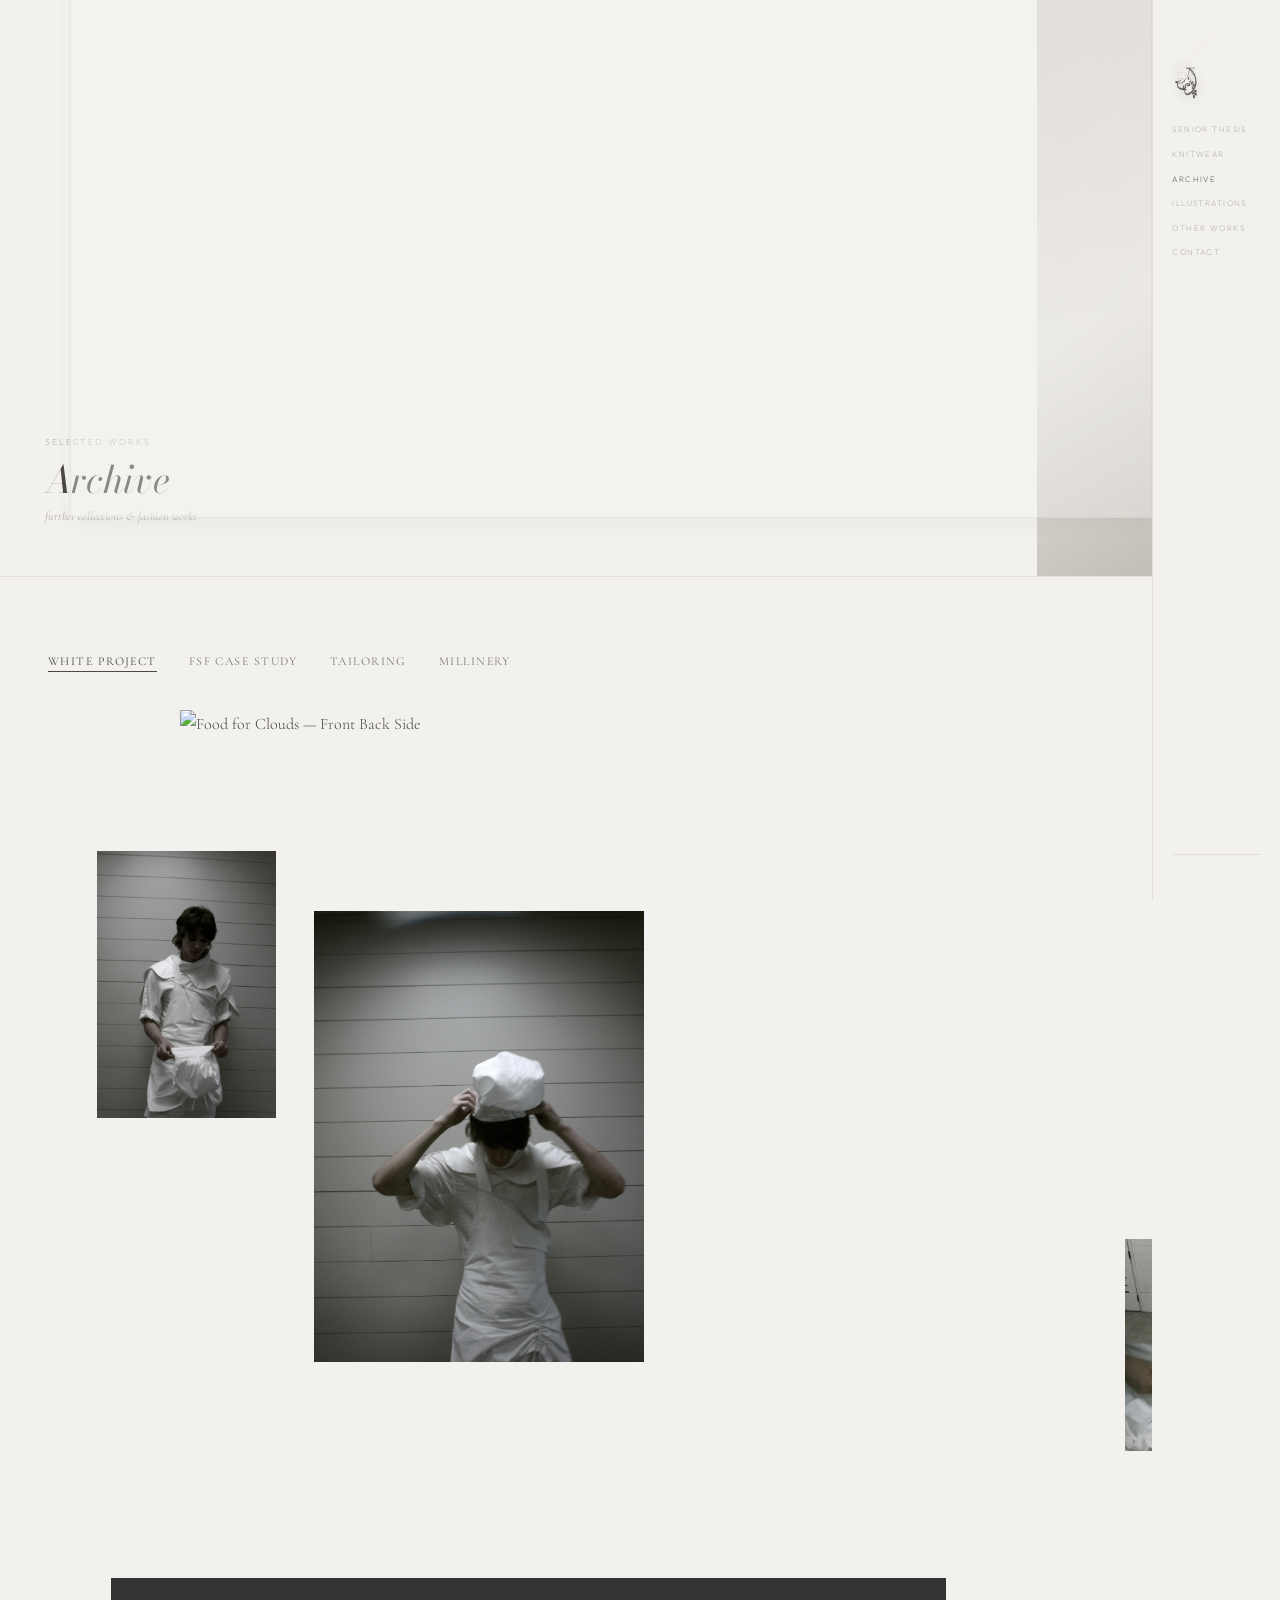
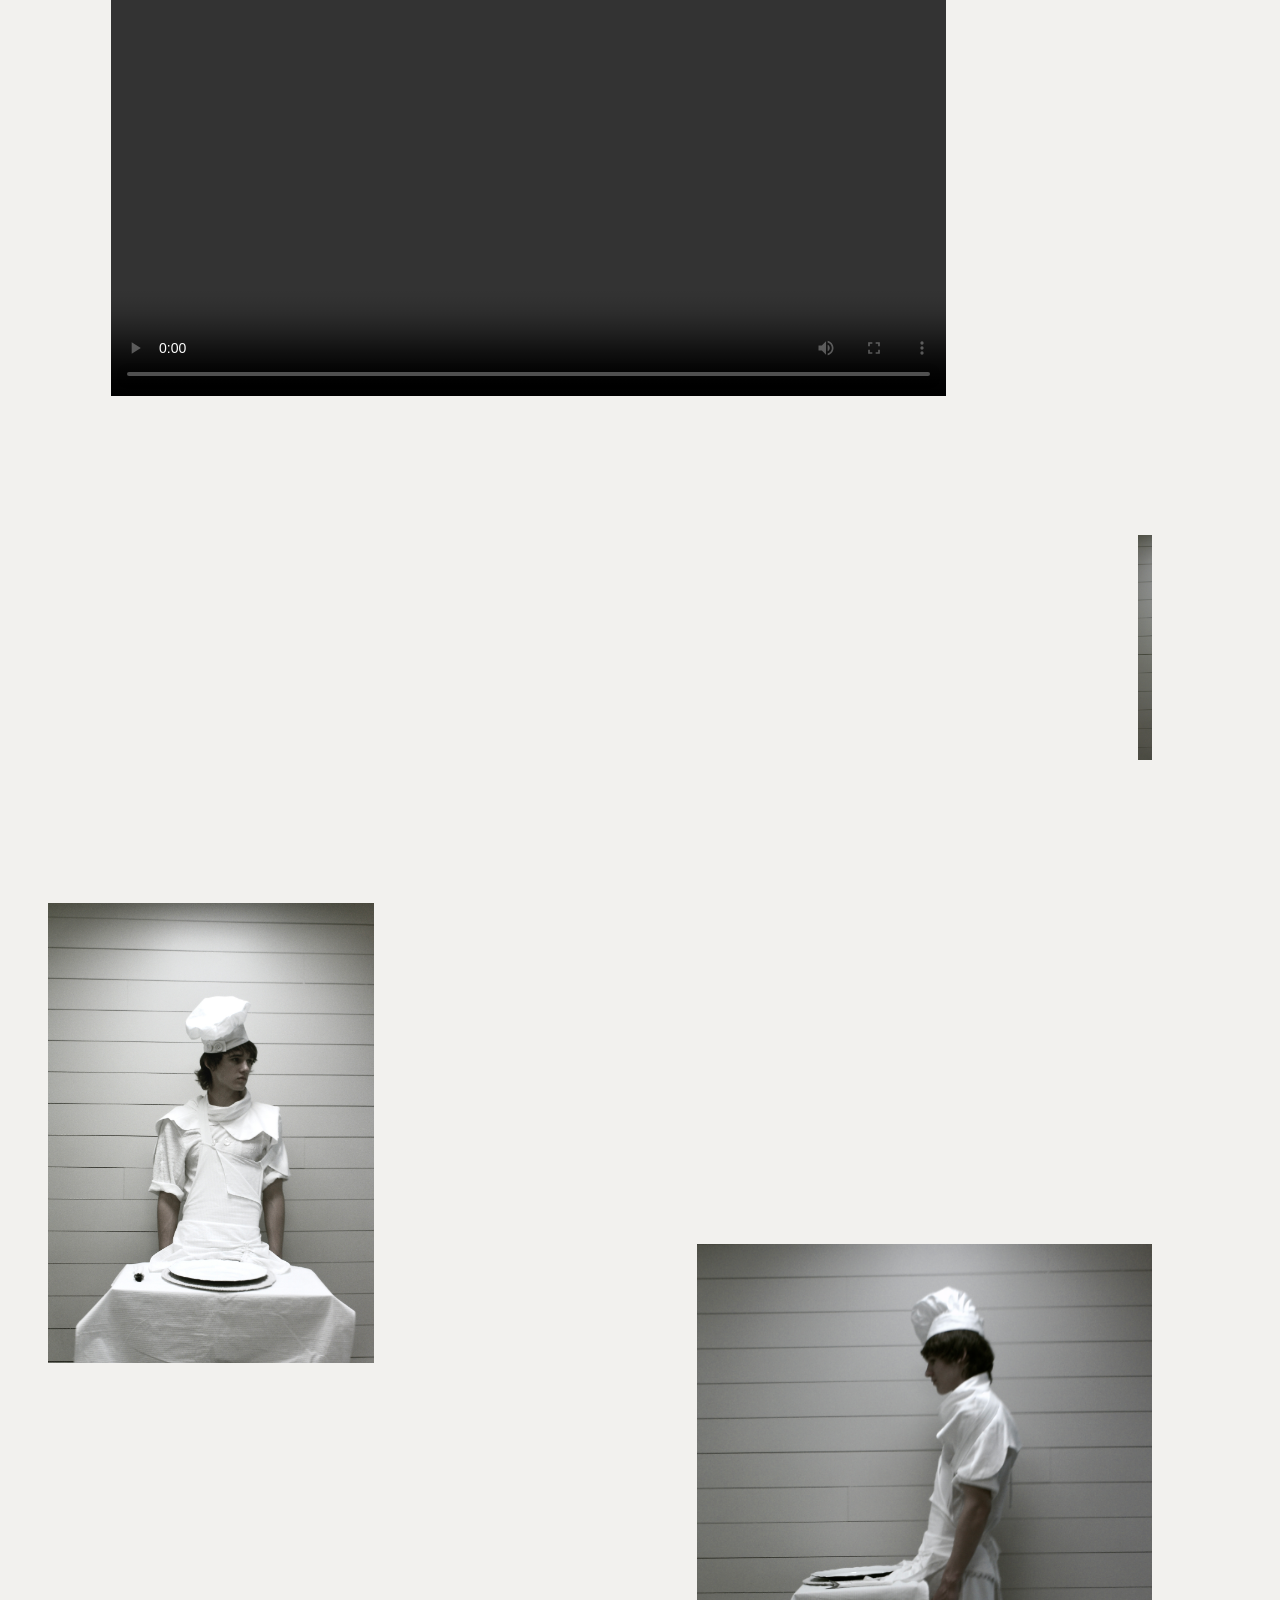
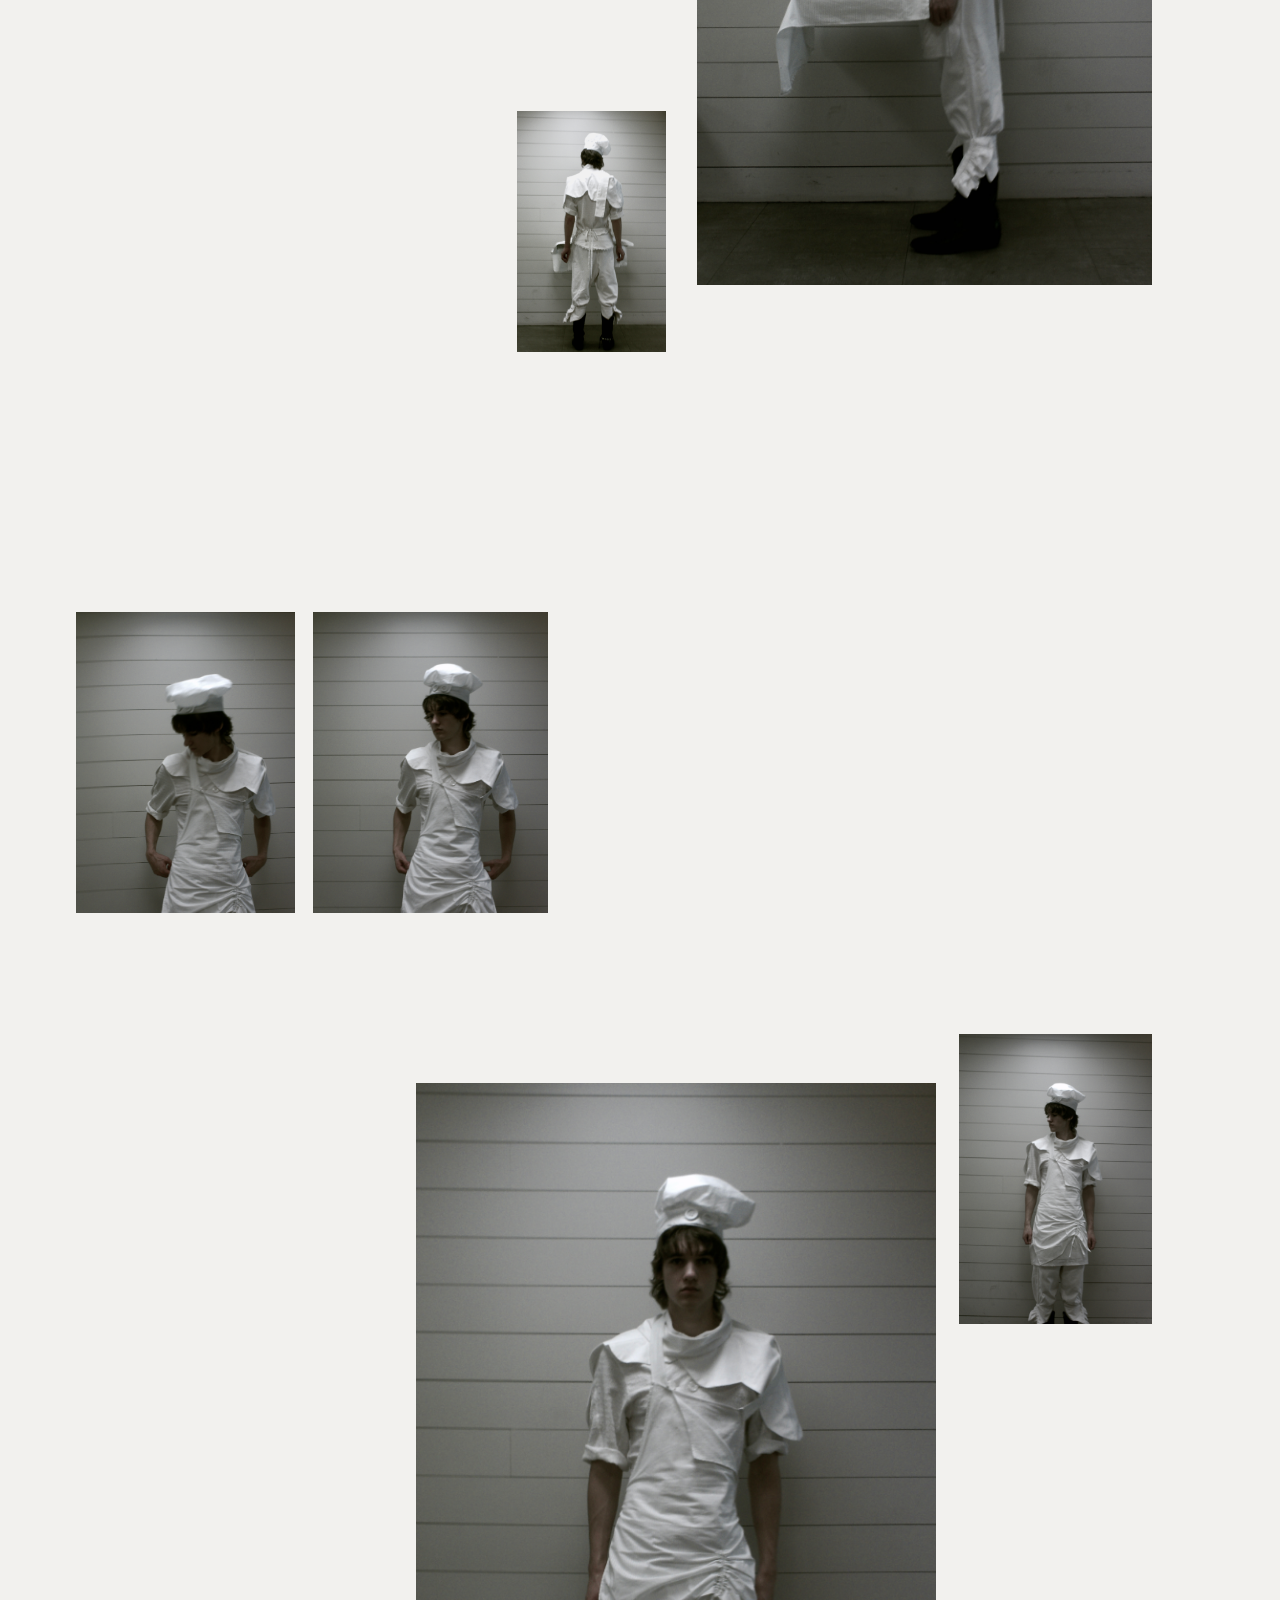
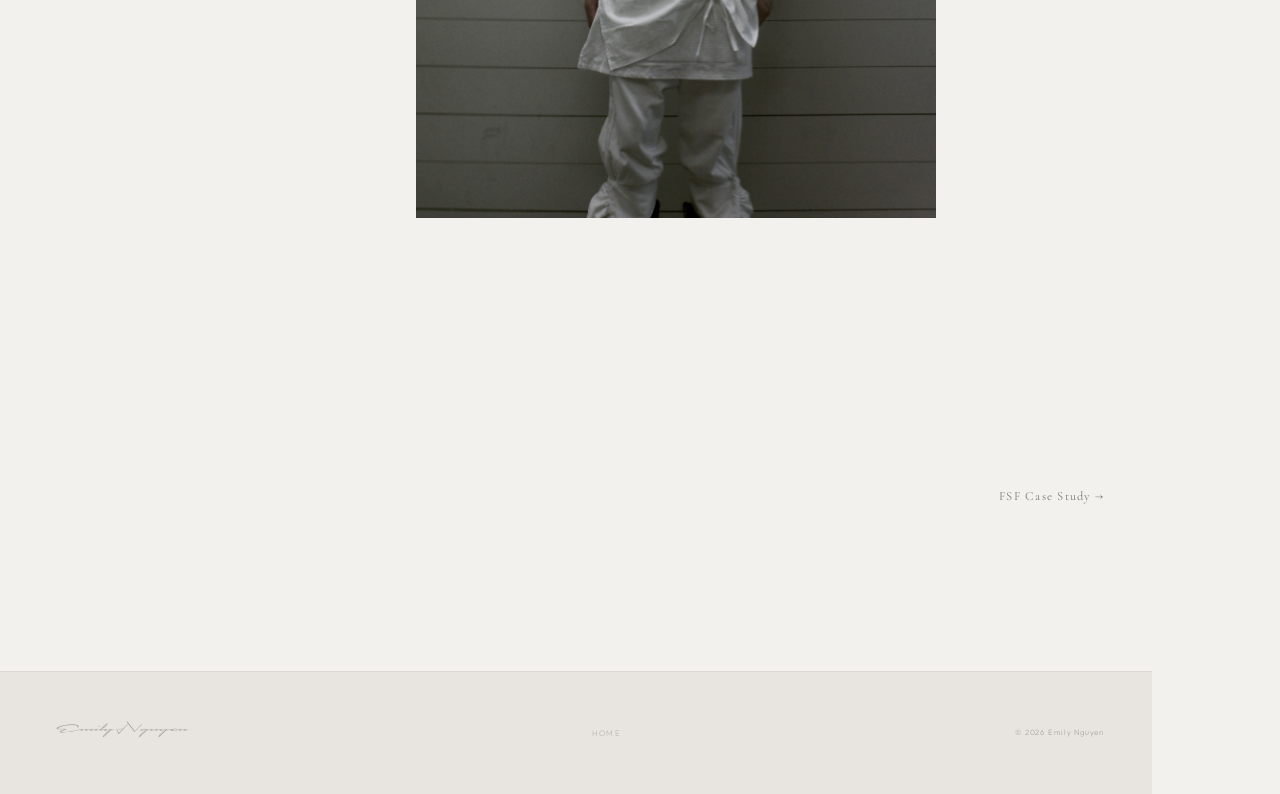
==== archive.html @ 00e2adbe "add ?edit size mode to tailoring, millenery, and styling pages Drag right edge of any image to resiz" ====
<!DOCTYPE html>
<html lang="en">
<head>
  <meta charset="UTF-8" />
  <meta name="viewport" content="width=device-width, initial-scale=1.0" />
  <title>Archive — Emily Nguyen</title>
  <link rel="preconnect" href="https://fonts.googleapis.com" />
  <link rel="preconnect" href="https://fonts.gstatic.com" crossorigin />
  <link href="https://fonts.googleapis.com/css2?family=Bodoni+Moda:ital,opsz,wght@0,6..96,300;0,6..96,400;1,6..96,300;1,6..96,400&family=Cormorant+Garamond:ital,wght@0,300;1,300&family=Outfit:wght@200;300&display=swap" rel="stylesheet" />
  <link rel="stylesheet" href="style.css" />
  <style>
    /* ── TABS ── */
    .ar-col-tabs {
      display: flex;
      gap: 2rem;
      margin: 0.6rem 0 2.4rem;
      flex-wrap: wrap;
    }
    .ar-col-tab {
      background: none;
      border: none;
      border-bottom: 1px solid transparent;
      cursor: pointer;
      font-family: var(--font-body);
      font-size: 0.75rem;
      letter-spacing: 0.12em;
      text-transform: uppercase;
      color: var(--text-mid);
      padding: 0.2rem 0;
      transition: color 0.15s, border-color 0.15s;
    }
    .ar-col-tab:hover { color: var(--text-dark); }
    .ar-col-tab.active { color: var(--text-dark); border-bottom-color: var(--text-dark); }
    .ar-nav-row {
      display: flex;
      justify-content: space-between;
      margin-top: 2.5rem;
      padding-bottom: 4rem;
    }
    .ar-nav-btn {
      background: none;
      border: none;
      cursor: pointer;
      font-family: var(--font-body);
      font-size: 0.78rem;
      letter-spacing: 0.1em;
      color: var(--text-mid);
      padding: 0.4rem 0;
      transition: color 0.15s;
    }
    .ar-nav-btn:hover { color: var(--text-dark); }

    /* ── FALLEN SCRIPT ── */
    .fs-hero {
      position: relative;
      height: 42vh;
      min-height: 260px;
      overflow: hidden;
      display: flex;
      align-items: flex-end;
      margin: 0 -3rem;
    }
    .fs-hero-img {
      position: absolute;
      inset: 0;
      width: 100%;
      height: 100%;
      object-fit: cover;
      object-position: center top;
      filter: grayscale(0.15) contrast(1.02);
    }
    .fs-hero-overlay {
      position: absolute;
      inset: 0;
      background: linear-gradient(to top, rgba(20,19,18,0.82) 0%, rgba(20,19,18,0.2) 55%, transparent 100%);
    }
    .fs-hero-content {
      position: relative;
      z-index: 2;
      padding: 0 3rem 4rem;
      max-width: 680px;
    }
    .fs-hero-content .eyebrow { color: rgba(242,241,238,0.55); margin-bottom: 0.8rem; }
    .fs-hero-title {
      font-family: 'Bodoni Moda', serif;
      font-size: clamp(2.8rem, 7vw, 6rem);
      font-weight: 300;
      font-style: italic;
      color: #f2f1ee;
      line-height: 1;
      margin: 0 0 1.2rem;
      letter-spacing: -0.01em;
    }
    .fs-hero-sub {
      font-family: 'Outfit', sans-serif;
      font-size: 0.72rem;
      font-weight: 200;
      letter-spacing: 0.18em;
      text-transform: uppercase;
      color: rgba(242,241,238,0.6);
    }
    .fs-intro {
      padding: 6rem 0 5rem;
      display: grid;
      grid-template-columns: 1fr 1fr;
      gap: 4rem;
      align-items: center;
    }
    .fs-intro-label { overflow: hidden; }
    .fs-intro-label img {
      transition: transform 0.6s ease;
    }
    .fs-intro-label:hover img { transform: scale(1.04); }
    .fs-intro-label .eyebrow { display: block; margin-bottom: 1rem; }
    .fs-intro-label h2 {
      font-family: 'Bodoni Moda', serif;
      font-size: clamp(1.6rem, 3vw, 2.4rem);
      font-weight: 300;
      line-height: 1.2;
      margin: 0;
    }
    .fs-intro-text p {
      font-family: 'Outfit', sans-serif;
      font-size: 0.82rem;
      font-weight: 200;
      line-height: 1.85;
      color: var(--text);
      margin: 0 0 1.2em;
    }
    .fs-intro-text p:last-child { margin: 0; }
    .fs-section {
      border-top: 1px solid var(--border);
      padding: 4rem 0;
      margin: 0 0;
    }
    .fs-section-header {
      display: flex;
      align-items: baseline;
      gap: 2rem;
      margin-bottom: 3rem;
    }
    .fs-section-header .eyebrow { flex-shrink: 0; }
    .fs-section-header h2 {
      font-family: 'Bodoni Moda', serif;
      font-size: clamp(1.4rem, 2.5vw, 2rem);
      font-weight: 300;
      font-style: italic;
      margin: 0;
    }
    .fs-research-grid {
      display: grid;
      grid-template-columns: repeat(3, 1fr);
      gap: 2px;
    }
    .fs-research-card {
      position: relative;
      overflow: hidden;
      aspect-ratio: 4/3;
    }
    .fs-research-card img {
      width: 100%;
      height: 100%;
      object-fit: cover;
      filter: grayscale(0.2) contrast(1.02);
      transition: transform 0.6s ease, filter 0.4s ease;
    }
    .fs-research-card:hover img { transform: scale(1.04); filter: grayscale(0) contrast(1.04); }
    .fs-research-card-label {
      position: absolute;
      bottom: 0; left: 0; right: 0;
      padding: 2rem 1.4rem 1.2rem;
      background: linear-gradient(to top, rgba(18,17,16,0.8), transparent);
      font-family: 'Outfit', sans-serif;
      font-size: 0.6rem;
      font-weight: 200;
      letter-spacing: 0.2em;
      text-transform: uppercase;
      color: rgba(242,241,238,0.8);
    }
    .fs-moodboard { position: relative; overflow: hidden; margin: 0 -3rem; }
    .fs-moodboard img { width: 100%; display: block; filter: grayscale(0.1); }
    .fs-moodboard-caption {
      position: absolute;
      bottom: 2rem;
      right: 3rem;
      font-family: 'Cormorant Garamond', serif;
      font-size: clamp(0.9rem, 1.5vw, 1.1rem);
      font-style: italic;
      font-weight: 300;
      color: rgba(242,241,238,0.75);
      text-align: right;
      max-width: 340px;
      line-height: 1.5;
    }
    .fs-cf {
      display: grid;
      grid-template-columns: 1fr 1fr;
      gap: 0;
      border-top: 1px solid var(--border);
      margin: 0 -3rem;
    }
    .fs-cf-img { overflow: hidden; }
    .fs-cf-img img {
      width: 100%;
      height: 100%;
      object-fit: cover;
      display: block;
      filter: grayscale(0.1);
      transition: transform 0.6s ease;
    }
    .fs-cf-img:hover img { transform: scale(1.03); }
    .fs-cf-text {
      padding: 4rem 3rem;
      display: flex;
      flex-direction: column;
      justify-content: center;
      border-left: 1px solid var(--border);
    }
    .fs-cf-text .eyebrow { margin-bottom: 1.2rem; }
    .fs-cf-text h2 {
      font-family: 'Bodoni Moda', serif;
      font-size: clamp(1.4rem, 2.5vw, 2rem);
      font-weight: 300;
      font-style: italic;
      margin: 0 0 1.8rem;
    }
    .fs-cf-palette { display: flex; gap: 8px; flex-wrap: wrap; }
    .fs-cf-swatch { display: flex; flex-direction: column; align-items: center; gap: 5px; }
    .fs-cf-swatch-dot {
      width: 28px; height: 28px;
      border-radius: 50%;
      border: 1px solid rgba(0,0,0,0.08);
    }
    .fs-cf-swatch span {
      font-family: 'Outfit', sans-serif;
      font-size: 0.45rem;
      font-weight: 200;
      letter-spacing: 0.08em;
      text-transform: uppercase;
      color: var(--text-light);
      text-align: center;
    }
    .fs-lineup { border-top: 1px solid var(--border); margin: 0 -3rem; }
    .fs-lineup-header { padding: 3rem 3rem 2rem; display: flex; align-items: baseline; gap: 2rem; }
    .fs-lineup-header .eyebrow { flex-shrink: 0; }
    .fs-lineup-header h2 {
      font-family: 'Bodoni Moda', serif;
      font-size: clamp(1.4rem, 2.5vw, 2rem);
      font-weight: 300;
      font-style: italic;
      margin: 0;
    }
    .fs-lineup img { width: 100%; display: block; filter: grayscale(0.08); }
    .fs-products-grid {
      display: grid;
      grid-template-columns: repeat(3, 1fr);
      gap: 2px;
    }
    .fs-product-item { overflow: hidden; position: relative; }
    .fs-product-item img {
      width: 100%;
      display: block;
      filter: grayscale(0.1);
      transition: transform 0.6s ease;
    }
    .fs-product-item:hover img { transform: scale(1.03); }
    .fs-product-label {
      padding: 1rem 0 0;
      font-family: 'Outfit', sans-serif;
      font-size: 0.55rem;
      font-weight: 200;
      letter-spacing: 0.2em;
      text-transform: uppercase;
      color: var(--text-light);
    }
    .fs-conclusion {
      border-top: 1px solid var(--border);
      padding: 3rem 0 2rem;
      display: grid;
      grid-template-columns: 1fr 1.6fr;
      gap: 4rem;
      align-items: center;
    }
    .fs-conclusion-img { overflow: hidden; }
    .fs-conclusion-img img {
      width: 100%;
      display: block;
      filter: grayscale(0.15);
      transition: transform 0.6s ease;
    }
    .fs-conclusion-img:hover img { transform: scale(1.03); }
    .fs-conclusion-text blockquote {
      font-family: 'Cormorant Garamond', serif;
      font-size: clamp(1.1rem, 2vw, 1.5rem);
      font-style: italic;
      font-weight: 300;
      line-height: 1.65;
      margin: 0 0 2rem;
      color: var(--text);
    }
    .fs-conclusion-text .eyebrow { margin-bottom: 0.8rem; }
    .fs-pdf-section {
      border-top: 1px solid var(--border);
      padding: 4rem 0;
      text-align: center;
    }
    .fs-pdf-section p {
      font-family: 'Outfit', sans-serif;
      font-size: 0.75rem;
      font-weight: 200;
      letter-spacing: 0.1em;
      color: var(--text-light);
      margin: 0 0 2rem;
    }
    .fs-pdf-btn {
      display: inline-block;
      font-family: 'Outfit', sans-serif;
      font-size: 0.6rem;
      font-weight: 300;
      letter-spacing: 0.28em;
      text-transform: uppercase;
      color: var(--text);
      border: 1px solid var(--border);
      padding: 1rem 2.4rem;
      text-decoration: none;
      transition: background 0.25s ease, color 0.25s ease;
    }
    .fs-pdf-btn:hover { background: var(--text); color: var(--bg); }
    .fs-brands-grid { display: grid; grid-template-columns: 1fr 1fr; gap: 2px; }
    .fs-brand-card { overflow: hidden; position: relative; }
    .fs-brand-card img {
      width: 100%;
      display: block;
      filter: grayscale(0.15);
      transition: transform 0.6s ease;
    }
    .fs-brand-card:hover img { transform: scale(1.03); }

    /* ── TAILORING ── */
    .tw-hero {
      position: relative;
      height: 42vh;
      min-height: 260px;
      overflow: hidden;
      display: flex;
      align-items: flex-end;
      margin: 0 -3rem;
    }
    .tw-hero-img {
      position: absolute;
      inset: 0;
      width: 100%;
      height: 100%;
      object-fit: cover;
      object-position: center top;
      filter: grayscale(0.1) contrast(1.03);
    }
    .tw-hero-overlay {
      position: absolute;
      inset: 0;
      background: linear-gradient(to top, rgba(20,19,18,0.84) 0%, rgba(20,19,18,0.22) 55%, transparent 100%);
    }
    .tw-hero-content {
      position: relative;
      z-index: 2;
      padding: 0 3rem 4rem;
      max-width: 680px;
    }
    .tw-hero-content .eyebrow { color: rgba(242,241,238,0.55); margin-bottom: 0.8rem; }
    .tw-hero-title {
      font-family: 'Bodoni Moda', serif;
      font-size: clamp(2.8rem, 7vw, 6rem);
      font-weight: 300;
      font-style: italic;
      color: #f2f1ee;
      line-height: 1;
      margin: 0 0 1.2rem;
      letter-spacing: -0.01em;
    }
    .tw-hero-sub {
      font-family: 'Outfit', sans-serif;
      font-size: 0.72rem;
      font-weight: 200;
      letter-spacing: 0.18em;
      text-transform: uppercase;
      color: rgba(242,241,238,0.6);
    }
    .tw-intro {
      padding: 6rem 0 5rem;
      display: grid;
      grid-template-columns: 1fr 1fr;
      gap: 4rem;
      align-items: start;
    }
    .tw-intro-label { padding-top: 0.3rem; }
    .tw-intro-label .eyebrow { display: block; margin-bottom: 1rem; }
    .tw-intro-label h2 {
      font-family: 'Bodoni Moda', serif;
      font-size: clamp(1.6rem, 3vw, 2.4rem);
      font-weight: 300;
      line-height: 1.2;
      margin: 0;
    }
    .tw-intro-text p {
      font-family: 'Outfit', sans-serif;
      font-size: 0.82rem;
      font-weight: 200;
      line-height: 1.85;
      color: var(--text);
      margin: 0 0 1.2em;
    }
    .tw-intro-text p:last-child { margin: 0; }
    .tw-section {
      border-top: 1px solid var(--border);
      padding: 4rem 0;
    }
    .tw-section-header { display: flex; align-items: baseline; gap: 2rem; }
    .tw-img-block { margin-top: 2rem; max-width: 620px; }
    .tw-img-block img { width: 100%; height: auto; display: block; }
    .tw-img-block + .tw-img-block { margin-top: 2rem; }
    .g-item img { width: 100%; height: auto; display: block; }
    .tw-section-header .eyebrow { flex-shrink: 0; }
    .tw-section-header h2 {
      font-family: 'Bodoni Moda', serif;
      font-size: clamp(1.4rem, 2.5vw, 2rem);
      font-weight: 300;
      font-style: italic;
      margin: 0;
    }

    @media (max-width: 768px) {
      .fs-intro, .tw-intro { grid-template-columns: 1fr; gap: 2rem; padding: 4rem 0; }
      .fs-research-grid, .fs-products-grid { grid-template-columns: 1fr; }
      .fs-cf { grid-template-columns: 1fr; }
      .fs-cf-text { border-left: none; border-top: 1px solid var(--border); }
      .fs-conclusion { grid-template-columns: 1fr; padding: 4rem 0; }
      .fs-brands-grid { grid-template-columns: 1fr; }
    }

    /* ── WHITE PROJECT ── */
    .wp-can-slide { display: none; }
    .wp-can-slide.active { display: block; }
    .wp-can-slide img { width: 100%; height: auto !important; display: block; object-fit: contain !important; }
    .wp-can-nav { display: flex; align-items: center; justify-content: center; gap: 0.5rem; padding: 0.4rem 0; }
    .wp-can-prev, .wp-can-next { background: none; border: none; cursor: pointer; font-family: var(--font-body); font-size: 0.8rem; color: var(--text-mid); padding: 0.15rem 0.4rem; transition: color 0.15s; line-height: 1; }
    .wp-can-prev:hover, .wp-can-next:hover { color: var(--text-dark); }
    .wp-can-dot { width: 5px; height: 5px; border-radius: 50%; background: var(--border); border: none; cursor: pointer; padding: 0; transition: background 0.2s; display: inline-block; }
    .wp-can-dot.active { background: var(--text-dark); }
    .wp-photos-canvas.editing .wp-can-nav { pointer-events: none; opacity: 0.4; }
    .wp-photos-canvas.editing .wp-photo-abs[data-type="video"] video { pointer-events: none; }
    .wp-photo-abs[data-type="carousel"], .wp-photo-abs[data-type="video"] { cursor: default; }
    .wp-photo-abs video { width: 100%; height: auto; display: block; }
    @media (max-width: 600px) {
      .wp-photos-canvas { min-height: 0 !important; }
      .wp-photo-abs { position: relative !important; left: 0 !important; top: 0 !important; width: 88% !important; max-width: 360px; margin: 1rem auto !important; display: block !important; }
      .wp-photo-abs[data-type="video"] { width: 100% !important; max-width: 100%; }
      .wp-photo-abs .wp-edit-resize, .wp-photo-abs .wp-edit-badge { display: none !important; }
      .wp-edit-bar { display: none !important; }
    }

    .wp-edit-bar { position: sticky; top: 0; z-index: 200; display: flex; align-items: center; gap: 1rem; padding: 0.7rem 0; margin: 2rem 0 0; background: rgba(242,241,238,0.97); backdrop-filter: blur(6px); border-bottom: 1px solid var(--border); }
    .wp-edit-bar button { background: none; border: 1px solid var(--border); font-family: 'Outfit', sans-serif; font-size: 0.6rem; font-weight: 300; letter-spacing: 0.14em; text-transform: uppercase; color: var(--text); padding: 0.4rem 0.9rem; cursor: pointer; transition: background 0.2s, color 0.2s; }
    .wp-edit-bar button:hover { background: var(--text-dark); color: var(--bg); }
    .wp-edit-bar button.active-edit { background: var(--text-dark); color: var(--bg); border-color: var(--text-dark); }
    .wp-edit-hint { font-family: 'Outfit', sans-serif; font-size: 0.58rem; font-weight: 200; letter-spacing: 0.1em; color: var(--text-mid); }

    .wp-photos-canvas { position: relative; margin: 2rem 0 4rem; }
    .wp-photo-abs { position: absolute; cursor: pointer; }
    .wp-photo-abs img { display: block; width: 100%; height: auto !important; pointer-events: none; transition: opacity 0.3s ease; object-fit: unset !important; }
    .wp-photo-abs:hover img { opacity: 0.82; }
    .wp-photos-canvas.editing .wp-photo-abs { cursor: grab; outline: 1px solid rgba(80,120,255,0.35); }
    .wp-photos-canvas.editing .wp-photo-abs:active { cursor: grabbing; }
    .wp-photo-abs .wp-edit-resize { display: none; position: absolute; right: -5px; bottom: -5px; width: 14px; height: 14px; background: #5070ff; border-radius: 2px; cursor: se-resize; z-index: 10; }
    .wp-photos-canvas.editing .wp-photo-abs .wp-edit-resize { display: block; }
    .wp-photo-abs .wp-edit-badge { display: none; position: absolute; top: 4px; left: 4px; background: rgba(0,0,0,0.65); color: #fff; font-family: monospace; font-size: 9px; padding: 2px 5px; pointer-events: none; z-index: 10; white-space: nowrap; }
    .wp-photos-canvas.editing .wp-photo-abs .wp-edit-badge { display: block; }

    .wp-lightbox { position: fixed; inset: 0; z-index: 999; pointer-events: none; }
    .wp-lightbox.active { pointer-events: all; }
    .wp-lightbox-close { position: fixed; top: 2rem; right: 2.5rem; z-index: 1002; background: none; border: none; color: rgba(20,19,18,0.4); font-family: 'Outfit', sans-serif; font-size: 0.62rem; font-weight: 200; letter-spacing: 0.2em; text-transform: uppercase; cursor: pointer; padding: 0; opacity: 0; pointer-events: none; transition: opacity 0.25s ease, color 0.2s; }
    .wp-lightbox.active .wp-lightbox-close { opacity: 1; pointer-events: all; }
    .wp-lightbox-close:hover { color: rgba(20,19,18,0.85); }
    .wp-lightbox-prev, .wp-lightbox-next { position: fixed; top: 50%; transform: translateY(-50%); z-index: 1002; background: none; border: none; color: rgba(20,19,18,0.28); font-size: 1.1rem; cursor: pointer; padding: 1.2rem; opacity: 0; pointer-events: none; transition: opacity 0.25s ease, color 0.2s; }
    .wp-lightbox.active .wp-lightbox-prev, .wp-lightbox.active .wp-lightbox-next { opacity: 1; pointer-events: all; }
    .wp-lightbox-prev:hover, .wp-lightbox-next:hover { color: rgba(20,19,18,0.75); }
    .wp-lightbox-prev { left: 1rem; }
    .wp-lightbox-next { right: 1rem; }
    .wp-lightbox-counter { position: fixed; bottom: 1.8rem; left: 50%; transform: translateX(-50%); z-index: 1002; font-family: 'Outfit', sans-serif; font-size: 0.58rem; font-weight: 200; letter-spacing: 0.15em; color: rgba(20,19,18,0.3); opacity: 0; transition: opacity 0.25s ease; }
    .wp-lightbox.active .wp-lightbox-counter { opacity: 1; }
  </style>
</head>
<body>
  <aside class="sidebar" id="sidebar">
    <a href="index.html" class="sidebar-brand">
      <img src="logo.png" alt="Emily Nguyen logo" class="sidebar-logo" />
      <span class="sidebar-name">emily nguyen.</span>
    </a>
    <nav class="sidebar-nav">
      <ul>
        <li><a href="speak-nearby.html">Senior Thesis</a></li>
        <li><a href="knitwear.html">Knitwear</a></li>
        <li><a href="archive.html" class="active">Archive</a></li>
        <li><a href="illustrations.html">Illustrations</a></li>
        <li><a href="other-works.html">Other Works</a></li>
        <li><a href="contact.html">Contact</a></li>
      </ul>
    </nav>
    <div class="sidebar-footer">
      
    </div>
  </aside>
  <button class="sidebar-toggle" aria-label="menu" onclick="toggleSidebar()">
    <span></span><span></span><span></span>
  </button>

  <div class="content">

    <section class="page-hero">
      <div class="page-hero-block"><div class="img-placeholder"></div></div>
      <div class="sheer-rect page-veil"></div>
      <div class="page-hero-content fade-up">
        <span class="eyebrow">selected works</span>
        <h1 class="page-title">Archive</h1>
        <p class="page-subtitle">further collections &amp; fashion works</p>
      </div>
    </section>

    <div class="page-body">

      <div class="ar-col-tabs fade-up">
        <button class="ar-col-tab active" id="arTab0">White Project</button>
        <button class="ar-col-tab" id="arTab1">FSF Case Study</button>
        <button class="ar-col-tab" id="arTab2">Tailoring</button>
        <button class="ar-col-tab" id="arTab3">Millinery</button>
      </div>

      <!-- ── PANEL 0: WHITE PROJECT ── -->
      <div class="ar-col-panel" id="arPanel0">

        <img src="food%20for%20clouds/front%20back%20side.png" alt="Food for Clouds — Front Back Side" style="width:75%;display:block;margin:0 auto 4rem;" />

        <!-- edit bar (visible with ?edit) -->
        <div class="wp-edit-bar" id="wpEditBar" style="display:none">
          <button id="wpEditBtn">Edit Layout</button>
          <span class="wp-edit-hint" id="wpEditHint" style="display:none">Drag to move &nbsp;·&nbsp; drag corner to resize</span>
          <button id="wpDoneBtn" style="display:none">Done</button>
          <button id="wpResetBtn" style="display:none">Reset</button>
          <button id="wpExportBtn" style="display:none">Copy layout code</button>
        </div>

        <!-- scattered photos -->
        <div class="wp-photos-canvas" id="wpCanvas"></div>

        <div class="ar-nav-row">
          <span></span>
          <button class="ar-nav-btn" id="arTo1">FSF Case Study →</button>
        </div>
      </div>

      <!-- ── PANEL 1: FALLEN SCRIPT ── -->
      <div class="ar-col-panel" id="arPanel1" style="display:none">

        <div class="fs-intro">
          <div class="fs-intro-label">
            <span class="eyebrow">concept</span>
            <img src="fallen-script/slide_01.jpg" alt="Fallen Script — Title" style="width:100%;display:block;margin-top:0.8rem;" />
          </div>
          <div class="fs-intro-text">
            <p>Fallen Script is a collection that brings attention to the crisis of lost knowledge within our digital age — specifically how memory, data, and truth erode over time. Inspired by deteriorating manuscripts, corrupted files, and blurred scans, the collection reimagines fashion as a living archive.</p>
            <p>Garments are treated as artifacts, meant to be maintained, reworked, and preserved rather than discarded. Thick stripes and plaid represent the structure of archive research. Swirl motifs inspired by the borders of old books and calligraphy. Censored bar patches, sheer overlays, and deconstructed silhouettes create the sense of erasure and fragmentation.</p>
            <p>Everything is crafted using natural dyes, repurposed materials, and slow, handcrafted techniques — prioritizing quality and longevity over fast, mass production.</p>
          </div>
        </div>

        <div class="fs-section">
          <div class="fs-section-header">
            <span class="eyebrow">collaboration</span>
            <h2>Undercover × Internet Archive</h2>
          </div>
          <div class="fs-brands-grid">
            <div class="fs-brand-card"><img src="fallen-script/slide_04.jpg" alt="Undercover" /></div>
            <div class="fs-brand-card"><img src="fallen-script/slide_05.jpg" alt="Internet Archive" /></div>
          </div>
        </div>

        <div class="fs-section">
          <div class="fs-section-header">
            <span class="eyebrow">research</span>
            <h2>The Crisis of Lost Knowledge</h2>
          </div>
          <div class="fs-research-grid">
            <div class="fs-research-card">
              <img src="fallen-script/slide_06.jpg" alt="Data Rot" />
              <div class="fs-research-card-label">Data Rot</div>
            </div>
            <div class="fs-research-card">
              <img src="fallen-script/slide_07.jpg" alt="Censorship" />
              <div class="fs-research-card-label">Censorship</div>
            </div>
            <div class="fs-research-card">
              <img src="fallen-script/slide_08.jpg" alt="Digital Impact" />
              <div class="fs-research-card-label">Digital Impact</div>
            </div>
          </div>
        </div>

        <div class="fs-moodboard">
          <img src="fallen-script/slide_12.jpg" alt="Concept &amp; Mood Board" />
          <div class="fs-moodboard-caption">
            "To the dust of forgotten files and lost knowledge...<br>We wear what the world forgot, but beautiful always."
          </div>
        </div>

        <div class="fs-cf">
          <div class="fs-cf-img">
            <img src="fallen-script/slide_14.jpg" alt="Color &amp; Fabric Board" />
          </div>
          <div class="fs-cf-text">
            <span class="eyebrow">materials</span>
            <h2>Color &amp; Fabric</h2>
            <div class="fs-cf-palette">
              <div class="fs-cf-swatch"><div class="fs-cf-swatch-dot" style="background:#f5f4f0;"></div><span>Snow White</span></div>
              <div class="fs-cf-swatch"><div class="fs-cf-swatch-dot" style="background:#5a7473;"></div><span>Sea Pine</span></div>
              <div class="fs-cf-swatch"><div class="fs-cf-swatch-dot" style="background:#9b8fa0;"></div><span>Orchid Petal</span></div>
              <div class="fs-cf-swatch"><div class="fs-cf-swatch-dot" style="background:#7a7e7d;"></div><span>Graystone</span></div>
              <div class="fs-cf-swatch"><div class="fs-cf-swatch-dot" style="background:#3d3e3c;"></div><span>Charcoal Gray</span></div>
              <div class="fs-cf-swatch"><div class="fs-cf-swatch-dot" style="background:#1e1b24;"></div><span>Licorice</span></div>
            </div>
          </div>
        </div>

        <div class="fs-lineup">
          <div class="fs-lineup-header">
            <span class="eyebrow">collection</span>
            <h2>Lineup</h2>
          </div>
          <img src="fallen-script/slide_15.jpg" alt="Collection Lineup" />
        </div>

        <div class="fs-section">
          <div class="fs-section-header">
            <span class="eyebrow">technical specs</span>
            <h2>Products</h2>
          </div>
          <div class="fs-products-grid">
            <div class="fs-product-item">
              <img src="fallen-script/slide_16.jpg" alt="Product 1 — Jacket" />
              <p class="fs-product-label">Product 01 — Jacket</p>
            </div>
            <div class="fs-product-item">
              <img src="fallen-script/slide_17.jpg" alt="Product 2 — Dress" />
              <p class="fs-product-label">Product 02 — Dress</p>
            </div>
            <div class="fs-product-item">
              <img src="fallen-script/slide_18.jpg" alt="Product 3 — Shorts" />
              <p class="fs-product-label">Product 03 — Shorts</p>
            </div>
          </div>
        </div>

        <div class="fs-conclusion">
          <div class="fs-conclusion-img">
            <img src="fallen-script/slide_20.jpg" alt="Conclusion" />
          </div>
          <div class="fs-conclusion-text">
            <span class="eyebrow">conclusion</span>
            <blockquote>
              "Fallen Script is more than a collection. It is a call to recognize the importance of preservation in an age where knowledge can disappear with a click."
            </blockquote>
            <p style="font-family:'Outfit',sans-serif;font-size:0.75rem;font-weight:200;line-height:1.8;color:var(--text-light);">
              This project invites us to see fashion not just as clothing, but as a vessel for storytelling, memory, and advocacy. By supporting open-source institutions like the Internet Archive, we are choosing to protect access to history, truth, and creativity for future generations.
            </p>
          </div>
        </div>

        <div class="fs-pdf-section">
          <p>View the complete case study — all 21 slides including research, brand alignment, and references.</p>
          <a class="fs-pdf-btn" href="fallen-script/fsf-case-study.pdf" target="_blank" rel="noopener">
            View Full Case Study
          </a>
        </div>

        <div class="ar-nav-row">
          <button class="ar-nav-btn" id="arTo0">← White Project</button>
          <button class="ar-nav-btn" id="arTo2">Tailoring →</button>
        </div>
      </div>

      <!-- ── PANEL 2: TAILORING ── -->
      <div class="ar-col-panel" id="arPanel2" style="display:none">

        <div class="tw-intro">
          <div class="tw-intro-label">
            <span class="eyebrow">about</span>
            <h2>The craft,<br>first and foremost.</h2>
          </div>
          <div class="tw-intro-text">
            <p>A traditional bespoke tailored jacket, built from the ground up using classic construction methods — hand-pad stitching, a full chest canvas, carefully shaped shoulders, and a silk lining. The focus here is entirely on the craft itself: learning and executing the discipline of tailoring as it has always been done.</p>
            <p>The only departure from tradition is color — a deep plum wool in place of the expected neutral.</p>
          </div>
        </div>

        <div class="tw-section">
          <div class="tw-section-header">
            <span class="eyebrow">process 01</span>
            <h2>Drafting &amp; Cutting</h2>
          </div>
          <div class="tw-img-block">
            <img src="tailoring/Untitled-1.png" alt="Pattern Work & Fabric Prep" />
          </div>
        </div>

        <div class="tw-section">
          <div class="tw-section-header">
            <span class="eyebrow">process 02</span>
            <h2>Assembly</h2>
          </div>
          <div class="tw-img-block">
            <img src="tailoring/Untitled-2.png" alt="Pockets & Dart Construction" />
          </div>
          <div class="tw-img-block">
            <img src="tailoring/Untitled-3.png" alt="Front Panel Construction" />
          </div>
          <div class="tw-img-block">
            <img src="tailoring/Untitled-4.png" alt="Canvas Application & Front Construction" />
          </div>
          <div class="tw-img-block">
            <img src="tailoring/Untitled-5.png" alt="Canvas Application & Front Construction continued" />
          </div>
          <div class="tw-img-block">
            <img src="tailoring/Untitled-6.png" alt="Barcelona Pocket Construction" />
          </div>
          <div class="tw-img-block">
            <img src="tailoring/Untitled-7.png" alt="Jacket Body Assembly & Lining Integration" />
          </div>
          <div class="tw-img-block">
            <img src="tailoring/Untitled-8.png" alt="Jacket shell and lining views" />
          </div>
          <div class="tw-img-block">
            <img src="tailoring/Untitled-9.png" alt="Shoulder & Collar Construction" />
          </div>
          <div class="tw-img-block">
            <img src="tailoring/Untitled-10.png" alt="Jacket on dress form — front and back" />
          </div>
          <div class="tw-img-block">
            <img src="tailoring/Untitled-11.png" alt="Sleeve Construction & Armhole Finishing" />
          </div>
        </div>

        <div class="tw-section">
          <div class="tw-section-header">
            <span class="eyebrow">final</span>
            <h2>Final</h2>
          </div>
          <div class="tw-img-block">
            <img src="tailoring/finalwip.jpeg" alt="Finished blazer" />
          </div>
        </div>

        <div class="ar-nav-row">
          <button class="ar-nav-btn" id="arTo1b">← Fallen Script</button>
          <button class="ar-nav-btn" id="arTo3">Millinery →</button>
        </div>
      </div>

      <!-- ── PANEL 3: MILLINERY ── -->
      <div class="ar-col-panel" id="arPanel3" style="display:none">

        <div class="tw-section" style="border-top:none; padding-top:0">
          <div class="tw-section-header">
            <span class="eyebrow">i</span>
          </div>
          <div class="gallery-grid cols-2" style="margin-top:2rem">
            <div class="g-item"><img src="millenery/3374FD73-B720-4D10-A99B-F0B3B341F1AA.jpg" alt="Herringbone cap — front" /></div>
            <div class="g-item"><img src="millenery/90F215AD-9C7D-4781-826A-1543AE62FAFA.jpg" alt="Herringbone cap — side" /></div>
            <div class="g-item"><img src="millenery/BAE5C9B3-E03F-4286-B5BC-B835B1624925.jpg" alt="Herringbone cap — top" /></div>
            <div class="g-item"><img src="millenery/7850E055-8FB2-401A-BE77-2687F50ACD1B.jpg" alt="Sculptural herringbone hat" /></div>
          </div>
        </div>

        <div class="tw-section">
          <div class="tw-section-header">
            <span class="eyebrow">ii</span>
          </div>
          <div class="gallery-grid cols-2" style="margin-top:2rem">
            <div class="g-item"><img src="millenery/IMG_2535.jpeg" alt="Plum cap with veil — side" /></div>
            <div class="g-item"><img src="millenery/IMG_2548.jpeg" alt="Plum cap with veil — back" /></div>
          </div>
        </div>

        <div class="tw-section">
          <div class="tw-section-header">
            <span class="eyebrow">iii</span>
          </div>
          <div class="gallery-grid cols-2" style="margin-top:2rem">
            <div class="g-item"><img src="millenery/IMG_6880.jpeg" alt="Grey jersey bonnet — flat" /></div>
            <div class="g-item"><img src="millenery/IMG_6916.jpeg" alt="Grey jersey bonnet — on form" /></div>
          </div>
        </div>

        <div class="ar-nav-row">
          <button class="ar-nav-btn" id="arTo2b">← Tailoring</button>
          <span></span>
        </div>
      </div>

      <script>
        (function () {
          var current = 0;
          var total = 4;
          function showTab(idx) {
            document.getElementById('arPanel' + current).style.display = 'none';
            document.getElementById('arTab' + current).classList.remove('active');
            current = idx;
            var panel = document.getElementById('arPanel' + current);
            panel.style.display = '';
            document.getElementById('arTab' + current).classList.add('active');
            panel.querySelectorAll('.fade-up').forEach(function(el) {
              el.classList.add('visible');
            });
            window.scrollTo({ top: document.querySelector('.ar-col-tabs').offsetTop - 40, behavior: 'smooth' });
          }
          for (var i = 0; i < total; i++) {
            (function(n) {
              document.getElementById('arTab' + n).addEventListener('click', function () { showTab(n); });
            })(i);
          }
          document.getElementById('arTo1').addEventListener('click', function () { showTab(1); });
          document.getElementById('arTo0').addEventListener('click', function () { showTab(0); });
          document.getElementById('arTo2').addEventListener('click', function () { showTab(2); });
          document.getElementById('arTo1b').addEventListener('click', function () { showTab(1); });
          document.getElementById('arTo3').addEventListener('click', function () { showTab(3); });
          document.getElementById('arTo2b').addEventListener('click', function () { showTab(2); });
        })();
      </script>

      <script>
      /* ── WHITE PROJECT CANVAS ── */
      (function () {
        var FOLDER = 'food%20for%20clouds/';
        var FILES = [
          'PICT1052.JPG','PICT1068.JPG','PICT1070.JPG','PICT1078.JPG','PICT1082.JPG',
          'PICT1091.JPG','PICT1101.JPG','PICT1103.JPG','PICT1104.JPG','PICT1106.JPG'
        ];
        var VIDEO_SRC = 'food%20for%20clouds/video.mp4';
        var CAR_SRCS  = ['food%20for%20clouds/2.jpeg', 'food%20for%20clouds/1.jpg'];
        var SAVE_KEY = 'wp-photos-layout-v2';
        var WP_HARDCODED_LAYOUT = [{"type":"carousel","x":1077,"y":436,"w":153,"h":222},{"type":"video","x":63,"y":775,"w":835,"h":626},{"type":"photo","x":1090,"y":1332,"w":138,"h":225,"fileIdx":0},{"type":"photo","x":49,"y":48,"w":179,"h":267,"fileIdx":1},{"type":"photo","x":266,"y":108,"w":330,"h":451,"fileIdx":2},{"type":"photo","x":0,"y":1700,"w":326,"h":460,"fileIdx":3},{"type":"photo","x":649,"y":2041,"w":480,"h":641,"fileIdx":4},{"type":"photo","x":469,"y":2508,"w":149,"h":241,"fileIdx":5},{"type":"photo","x":911,"y":3431,"w":198,"h":290,"fileIdx":6},{"type":"photo","x":28,"y":3009,"w":219,"h":301,"fileIdx":7},{"type":"photo","x":265,"y":3009,"w":235,"h":301,"fileIdx":8},{"type":"photo","x":368,"y":3480,"w":520,"h":735,"fileIdx":9}];

        var srcs = FILES.map(function(f){ return FOLDER + encodeURIComponent(f); });
        var isEditing = false;
        var visualOrder = [];
        var photoElMap = {};

        var canvas    = document.getElementById('wpCanvas');
        var editBar   = document.getElementById('wpEditBar');
        var editBtn   = document.getElementById('wpEditBtn');
        var doneBtn   = document.getElementById('wpDoneBtn');
        var resetBtn  = document.getElementById('wpResetBtn');
        var exportBtn = document.getElementById('wpExportBtn');
        var editHint  = document.getElementById('wpEditHint');

        var lightbox = document.createElement('div');
        lightbox.className = 'wp-lightbox';
        lightbox.innerHTML =
          '<button class="wp-lightbox-close" id="wpLbClose">close</button>' +
          '<button class="wp-lightbox-prev" id="wpLbPrev">&#8592;</button>' +
          '<button class="wp-lightbox-next" id="wpLbNext">&#8594;</button>' +
          '<span class="wp-lightbox-counter" id="wpLbCtr"></span>';
        document.body.appendChild(lightbox);
        var lbClose = document.getElementById('wpLbClose');
        var lbPrev  = document.getElementById('wpLbPrev');
        var lbNext  = document.getElementById('wpLbNext');
        var lbCtr   = document.getElementById('wpLbCtr');
        var currentIdx = 0, lbClosing = false, lbFloatImg = null, lbSourceEl = null;

        if (location.search.includes('edit')) {
          editBar.style.display = 'flex';
          exportBtn.style.display = '';
        }

        renderAbsolute(loadSaved() || WP_HARDCODED_LAYOUT, false);

        /* ── inline carousel init ── */
        function initCarousel(containerEl) {
          var slides = containerEl.querySelectorAll('.wp-can-slide');
          var dots   = containerEl.querySelectorAll('.wp-can-dot');
          var idx = 0;
          function goTo(n) {
            slides[idx].classList.remove('active'); dots[idx].classList.remove('active');
            idx = (n + slides.length) % slides.length;
            slides[idx].classList.add('active'); dots[idx].classList.add('active');
          }
          var prevBtn = containerEl.querySelector('.wp-can-prev');
          var nextBtn = containerEl.querySelector('.wp-can-next');
          if (prevBtn) prevBtn.addEventListener('click', function(e){ e.stopPropagation(); goTo(idx - 1); });
          if (nextBtn) nextBtn.addEventListener('click', function(e){ e.stopPropagation(); goTo(idx + 1); });
          dots.forEach(function(d, i){ d.addEventListener('click', function(e){ e.stopPropagation(); goTo(i); }); });
        }

        /* ── canvas ── */
        function buildVisualOrder() {
          var entries = Object.keys(photoElMap).map(function(idx) {
            var el = photoElMap[idx];
            return { fileIdx: parseInt(idx), top: el.offsetTop, left: el.offsetLeft };
          });
          entries.sort(function(a, b) { return a.top !== b.top ? a.top - b.top : a.left - b.left; });
          visualOrder = entries.map(function(e) { return e.fileIdx; });
        }

        function createCanvasEl(item, editing) {
          var el = document.createElement('div');
          el.className = 'wp-photo-abs';
          el.style.left  = item.x + 'px';
          el.style.top   = item.y + 'px';
          el.style.width = item.w + 'px';
          el.dataset.type = item.type || 'photo';
          if (item.type === 'photo') el.dataset.fileIdx = item.fileIdx;

          var badge = document.createElement('div');
          badge.className = 'wp-edit-badge';
          badge.textContent = Math.round(item.w) + 'px wide';

          if (item.type === 'carousel') {
            el.innerHTML =
              '<div class="wp-can-slide active"><img src="' + CAR_SRCS[0] + '" loading="lazy" /></div>' +
              '<div class="wp-can-slide"><img src="' + CAR_SRCS[1] + '" loading="lazy" /></div>' +
              '<div class="wp-can-nav">' +
                '<button class="wp-can-prev">&#8592;</button>' +
                '<span class="wp-can-dot active"></span>' +
                '<span class="wp-can-dot"></span>' +
                '<button class="wp-can-next">&#8594;</button>' +
              '</div>';
            if (!editing) initCarousel(el);
          } else if (item.type === 'video') {
            var vid = document.createElement('video');
            vid.loop = true;
            vid.setAttribute('playsinline', ''); vid.controls = true;
            vid.style.cssText = 'width:100%;height:auto;display:block;';
            var src = document.createElement('source');
            src.src = VIDEO_SRC; src.type = 'video/mp4; codecs="avc1.42E01E, mp4a.40.2"';
            vid.appendChild(src);
            el.appendChild(vid);
          } else {
            var img = document.createElement('img');
            img.src = srcs[item.fileIdx]; img.alt = ''; img.loading = 'lazy';
            img.addEventListener('load', function() {
              badge.textContent = Math.round(item.w) + 'px wide';
              var bottom = item.y + el.offsetHeight + 200;
              if (bottom > parseFloat(canvas.style.minHeight || 0)) canvas.style.minHeight = bottom + 'px';
            });
            el.appendChild(img);
            if (!editing) {
              (function(idx){ el.addEventListener('click', function(){ openLightbox(idx); }); })(item.fileIdx);
            }
            photoElMap[item.fileIdx] = el;
          }

          var rh = document.createElement('div');
          rh.className = 'wp-edit-resize';
          el.appendChild(rh);
          el.appendChild(badge);

          if (editing) { makeDraggable(el, item, badge); makeResizable(rh, el, item, badge); }
          return el;
        }

        function renderAbsolute(layout, editing) {
          photoElMap = {};
          canvas.innerHTML = '';
          canvas.className = 'wp-photos-canvas' + (editing ? ' editing' : '');
          var maxBottom = 0;
          layout.forEach(function(item){ maxBottom = Math.max(maxBottom, item.y + item.h + 200); });
          canvas.style.minHeight = maxBottom + 'px';
          layout.slice().sort(function(a,b){ return a.y !== b.y ? a.y - b.y : a.x - b.x; }).forEach(function(item){ canvas.appendChild(createCanvasEl(item, editing)); });
          buildVisualOrder();
        }

        function makeDraggable(el, item, badge) {
          el.addEventListener('mousedown', function(e) {
            if (e.target.classList.contains('wp-edit-resize')) return;
            if (e.target.tagName === 'BUTTON') return;
            e.preventDefault();
            var sx = e.clientX, sy = e.clientY, sl = item.x, st = item.y;
            el.style.zIndex = '50';
            function onMove(e) {
              item.x = Math.max(0, sl + e.clientX - sx);
              item.y = Math.max(0, st + e.clientY - sy);
              el.style.left = item.x + 'px'; el.style.top = item.y + 'px';
              var bottom = item.y + el.offsetHeight + 200;
              if (bottom > parseFloat(canvas.style.minHeight || 0)) canvas.style.minHeight = bottom + 'px';
            }
            function onUp() { el.style.zIndex = ''; autosave(); document.removeEventListener('mousemove', onMove); document.removeEventListener('mouseup', onUp); }
            document.addEventListener('mousemove', onMove); document.addEventListener('mouseup', onUp);
          });
        }

        function makeResizable(rh, el, item, badge) {
          rh.addEventListener('mousedown', function(e) {
            e.preventDefault(); e.stopPropagation();
            var sx = e.clientX, sw = item.w;
            function onMove(e) { item.w = Math.max(60, sw + e.clientX - sx); el.style.width = item.w + 'px'; badge.textContent = Math.round(item.w) + 'px wide'; }
            function onUp() { autosave(); document.removeEventListener('mousemove', onMove); document.removeEventListener('mouseup', onUp); }
            document.addEventListener('mousemove', onMove); document.addEventListener('mouseup', onUp);
          });
        }

        editBtn.addEventListener('click', function() {
          renderAbsolute(loadSaved() || WP_HARDCODED_LAYOUT, true); isEditing = true;
          editBtn.style.display = 'none'; doneBtn.style.display = ''; resetBtn.style.display = ''; editHint.style.display = '';
          doneBtn.classList.add('active-edit');
        });
        doneBtn.addEventListener('click', function() {
          autosave(); renderAbsolute(loadSaved(), false); isEditing = false;
          editBtn.style.display = ''; doneBtn.style.display = 'none'; resetBtn.style.display = 'none'; editHint.style.display = 'none';
          doneBtn.classList.remove('active-edit');
        });
        resetBtn.addEventListener('click', function() {
          localStorage.removeItem(SAVE_KEY); renderAbsolute(WP_HARDCODED_LAYOUT, false); isEditing = false;
          editBtn.style.display = ''; doneBtn.style.display = 'none'; resetBtn.style.display = 'none'; editHint.style.display = 'none';
        });
        exportBtn.addEventListener('click', function() {
          var s = loadSaved(); if (!s) { alert('No saved layout yet.'); return; }
          var code = 'var WP_HARDCODED_LAYOUT = ' + JSON.stringify(s) + ';';
          navigator.clipboard.writeText(code).then(function() { exportBtn.textContent = 'Copied!'; setTimeout(function(){ exportBtn.textContent = 'Copy layout code'; }, 2000); });
        });

        function autosave() {
          var els = canvas.querySelectorAll('.wp-photo-abs'), layout = [];
          els.forEach(function(el) {
            var entry = { type: el.dataset.type, x: parseFloat(el.style.left), y: parseFloat(el.style.top), w: parseFloat(el.style.width), h: el.offsetHeight };
            if (el.dataset.type === 'photo') entry.fileIdx = parseInt(el.dataset.fileIdx);
            layout.push(entry);
          });
          localStorage.setItem(SAVE_KEY, JSON.stringify(layout));
        }
        function loadSaved() {
          try { var r = localStorage.getItem(SAVE_KEY); if (r) return JSON.parse(r); } catch(e) {} return null;
        }

        /* ── lightbox (photos only) ── */
        function computeFinalSize(nw, nh) {
          var vw = window.innerWidth, vh = window.innerHeight, maxW = vw*0.86, maxH = vh*0.88, ar = nw/nh, w, h;
          if (nw<=maxW && nh<=maxH){w=nw;h=nh;} else if ((nw/maxW)>(nh/maxH)){w=maxW;h=maxW/ar;} else {h=maxH;w=maxH*ar;}
          return {w:w,h:h};
        }
        function openLightbox(fileIdx) {
          if (lbClosing || lbFloatImg) return;
          buildVisualOrder();
          currentIdx = visualOrder.indexOf(fileIdx); if (currentIdx === -1) currentIdx = 0;
          lbSourceEl = photoElMap[fileIdx]; if (!lbSourceEl) return;
          var rect = lbSourceEl.getBoundingClientRect();
          var si = lbSourceEl.querySelector('img');
          var nw = (si && si.naturalWidth > 0) ? si.naturalWidth : rect.width;
          var nh = (si && si.naturalHeight > 0) ? si.naturalHeight : rect.height;
          var size = computeFinalSize(nw, nh);
          var vw = window.innerWidth, vh = window.innerHeight;
          var dL = (vw-size.w)/2, dT = (vh-size.h)/2;
          if (si) { si.style.transition='none'; si.style.opacity='0'; }
          lbFloatImg = document.createElement('img');
          lbFloatImg.src = srcs[visualOrder[currentIdx]];
          lbFloatImg.style.cssText = 'position:fixed;z-index:1001;margin:0;padding:0;border:none;display:block;left:'+rect.left+'px;top:'+rect.top+'px;width:'+rect.width+'px;height:'+rect.height+'px;transition:none;';
          document.body.appendChild(lbFloatImg);
          lbCtr.textContent = (currentIdx+1) + ' / ' + FILES.length;
          lightbox.classList.add('active');
          lbFloatImg.offsetHeight;
          var ease = '0.5s cubic-bezier(0.4,0,0.2,1)';
          lbFloatImg.style.transition = 'left '+ease+',top '+ease+',width '+ease+',height '+ease;
          lbFloatImg.style.left=dL+'px'; lbFloatImg.style.top=dT+'px'; lbFloatImg.style.width=size.w+'px'; lbFloatImg.style.height=size.h+'px';
        }
        function closeLightbox() {
          if (lbClosing || !lbFloatImg) return;
          lbClosing = true; lightbox.classList.remove('active');
          var sourceEl = lbSourceEl, floatImg = lbFloatImg;
          if (sourceEl) {
            var rect = sourceEl.getBoundingClientRect();
            var ease = '0.44s cubic-bezier(0.4,0,0.2,1)';
            floatImg.style.transition = 'left '+ease+',top '+ease+',width '+ease+',height '+ease;
            floatImg.style.left=rect.left+'px'; floatImg.style.top=rect.top+'px'; floatImg.style.width=rect.width+'px'; floatImg.style.height=rect.height+'px';
            var img = sourceEl.querySelector('img'), fired = {}, swapped = false;
            function doSwap(){ if(swapped)return; swapped=true; floatImg.removeEventListener('transitionend',onProp); floatImg.style.transition='none'; floatImg.style.opacity='0'; if(img){img.style.transition='none';img.style.opacity='1';} requestAnimationFrame(function(){ if(floatImg.parentNode)floatImg.parentNode.removeChild(floatImg); if(lbFloatImg===floatImg)lbFloatImg=null; lbSourceEl=null; lbClosing=false; if(img)requestAnimationFrame(function(){img.style.opacity='';img.style.transition='';}); }); }
            function onProp(e){ fired[e.propertyName]=true; if(fired.left&&fired.top&&fired.width&&fired.height)doSwap(); }
            floatImg.addEventListener('transitionend', onProp);
            setTimeout(doSwap, 500);
          } else { if(floatImg.parentNode)floatImg.parentNode.removeChild(floatImg); lbFloatImg=null; lbSourceEl=null; lbClosing=false; }
        }
        function navigate(dir) {
          if (!lbFloatImg || lbClosing) return;
          if (lbSourceEl) { var oi = lbSourceEl.querySelector('img'); if(oi) oi.style.opacity=''; }
          currentIdx = (currentIdx + dir + FILES.length) % FILES.length;
          var fileIdx = visualOrder[currentIdx] !== undefined ? visualOrder[currentIdx] : currentIdx;
          lbSourceEl = photoElMap[fileIdx] || null;
          if (lbSourceEl) { var ni = lbSourceEl.querySelector('img'); if(ni) ni.style.opacity='0'; }
          var floatImg = lbFloatImg;
          floatImg.style.transition='opacity 0.15s ease'; floatImg.style.opacity='0';
          setTimeout(function(){ if(floatImg===lbFloatImg){floatImg.src=srcs[visualOrder[currentIdx]];floatImg.style.opacity='1';} }, 150);
          lbCtr.textContent = (currentIdx+1) + ' / ' + FILES.length;
        }
        lbClose.addEventListener('click', closeLightbox);
        lbPrev.addEventListener('click', function(e){ e.stopPropagation(); navigate(-1); });
        lbNext.addEventListener('click', function(e){ e.stopPropagation(); navigate(1); });
        lightbox.addEventListener('click', closeLightbox);
        document.addEventListener('keydown', function(e){ if(!lightbox.classList.contains('active'))return; if(e.key==='Escape')closeLightbox(); if(e.key==='ArrowLeft')navigate(-1); if(e.key==='ArrowRight')navigate(1); });
        window.addEventListener('scroll', function(){ if(lightbox.classList.contains('active'))closeLightbox(); }, { passive: true });
      })();
      </script>

    </div>

    <footer class="footer">
      <span class="footer-name"><img src="emily%20nguyen%20transparent.png" alt="emily nguyen." class="logo-img logo-img--footer" /></span>
      <div class="footer-links">
        
        <a href="index.html">home</a>
      </div>
      <span class="footer-copy">© 2026 Emily Nguyen</span>
    </footer>

  </div>

  <script src="script.js"></script>
  <script src="editor.js"></script>
  <script>
  /* ── TAILORING / MILLENERY SIZE EDIT ── */
  (function () {
    if (!window.location.search.includes('edit')) return;
    var s = document.createElement('style');
    s.textContent = [
      '.ir-bar{position:fixed;top:0;left:0;right:0;z-index:10000;height:38px;background:#fafaf8;border-bottom:1px solid #d8d7d4;display:flex;align-items:center;gap:1.5rem;padding:0 2rem;font-family:"Outfit",sans-serif;font-size:0.72rem;}',
      '.ir-bar button{background:#1a1a18;color:#f2f1ee;border:none;padding:0.28rem 0.9rem;cursor:pointer;font-family:"Outfit",sans-serif;font-size:0.72rem;letter-spacing:0.08em;}',
      '.ir-wrap{display:block;resize:horizontal;overflow:auto;min-width:80px;max-width:100%;border:1px dashed rgba(0,0,0,0.15);}',
      '.ir-wrap img{display:block;width:100%;height:auto;pointer-events:none;}',
      '#arPanel3.ir-active .gallery-grid{display:flex!important;flex-wrap:wrap;gap:0.7rem;}',
      '#arPanel3.ir-active .g-item{flex:none;}'
    ].join('');
    document.head.appendChild(s);
    var bar = document.createElement('div');
    bar.className = 'ir-bar';
    bar.innerHTML = '<span style="color:#aaa;text-transform:uppercase;letter-spacing:0.12em">size edit</span><button id="irCopy">Copy Sizes</button>';
    document.body.prepend(bar);
    document.body.style.paddingTop = '38px';
    function wrapImgs(panelId, defaultW) {
      var panel = document.getElementById(panelId);
      if (!panel) return;
      panel.classList.add('ir-active');
      panel.querySelectorAll('.tw-img-block img, .g-item img').forEach(function (img) {
        if (img.parentNode.classList.contains('ir-wrap')) return;
        var w = document.createElement('div');
        w.className = 'ir-wrap';
        w.style.width = defaultW + 'px';
        img.parentNode.insertBefore(w, img);
        w.appendChild(img);
      });
    }
    wrapImgs('arPanel2', 620);
    wrapImgs('arPanel3', 300);
    document.getElementById('irCopy').addEventListener('click', function () {
      var out = [];
      document.querySelectorAll('#arPanel2 .ir-wrap, #arPanel3 .ir-wrap').forEach(function (w) {
        var img = w.querySelector('img');
        out.push({ src: img.getAttribute('src').split('/').pop(), width: w.offsetWidth });
      });
      navigator.clipboard.writeText(JSON.stringify(out, null, 2));
      this.textContent = 'Copied!';
      var btn = this;
      setTimeout(function () { btn.textContent = 'Copy Sizes'; }, 2000);
    });
  })();
  </script>
</body>
</html>
---- style.css ----
/* ════════════════════════════════════════════
   SHEER RECTANGLE CONTROLS
   Edit these values to reposition/resize rects.
   Save the file and refresh your browser.

   hero-veil     — the rect over the name on the home page
   preview-veil  — the rect inside the hover color panel
   page-veil     — the rect on each section page (Speak Nearby etc.)
   ════════════════════════════════════════════ */
:root {
  /* HOME — name rect */
  --hv-left:    12.6%;     /* how far from the left edge   */
  --hv-bottom:  10.0%;     /* how far from the bottom      */
  --hv-width:   89.4%;     /* width of the rectangle       */
  --hv-height:  85.8%;     /* height of the rectangle      */
  --hv-rotate:  -0.2deg;   /* tilt — negative = left lean  */

  /* HOME — color preview panel rect */
  --pv-left:   -3.0%;
  --pv-bottom: -4.0%;
  --pv-width:   70.0%;
  --pv-height:  54.9%;
  --pv-rotate:  2.8deg;    /* positive = right lean        */

  /* SECTION PAGES — rect over page title */
  --sv-left:    6.1%;
  --sv-bottom:  10.1%;
  --sv-width:   93.9%;
  --sv-height:  124.0%;
  --sv-rotate:  0.0deg;

  /* HERO BLOCK widths */
  --hero-split:      81.8%; /* home hero right block  */
  --page-hero-split: 10.0%; /* subpage hero right block */

  /* PROJECTS SECTION — column split (list / color panel) */
  --proj-split: 19.0%;

  /* LOGO */
  --logo-hero-h: 6.05rem;

  /* ABOUT PHOTO */
  --about-photo-w:       323px;
  --about-photo-mt:      45px;
  --about-photo-opacity: 0.82;

  /* SECTION HEIGHTS */
  --hero-h:      100vh;
  --about-h:     auto;
  --projects-h:  100vh;
  --page-hero-h: 64.1vh;

}

/* ── ROOT ── */
:root {
  --bg:         #f2f1ee;
  --bg-alt:     #eceae6;
  --bg-warm:    #e8e5e0;
  --gray-1:     #dbd7d1;
  --gray-2:     #c2bdb7;
  --mauve:      #c4b5b9;
  --sage:       #b6bab2;
  --lavender:   #bdb9c8;
  --warm-gray:  #c8c0b8;
  --text-dark:  #4a4746;
  --text-mid:   #7c7876;
  --text-light: #aba6a2;
  --accent:     #8c8195;
  --border:     rgba(180, 172, 165, 0.25);
  --sheer:      rgba(242, 241, 238, 0.38);
  --sidebar-w:  128px;
  --ease:       cubic-bezier(0.25, 0.46, 0.45, 0.94);
}

/* Cadogan if user provides it */
@font-face {
  font-family: 'Cadogan';
  src: url('fonts/Cadogan-Italic.woff2') format('woff2');
  font-weight: 400; font-style: italic;
}
@font-face {
  font-family: 'Cadogan';
  src: url('fonts/Cadogan-Regular.woff2') format('woff2');
  font-weight: 400; font-style: normal;
}

/* ── RESET ── */
*, *::before, *::after { margin: 0; padding: 0; box-sizing: border-box; }
html { scroll-behavior: smooth; }
body {
  background: var(--bg);
  color: var(--text-dark);
  font-family: 'Cormorant Garamond', Georgia, serif;
  font-weight: 300;
  line-height: 1.8;
  overflow-x: hidden;
  display: flex;
}
a { color: inherit; text-decoration: none; }
ul { list-style: none; }
img { display: block; width: 100%; height: 100%; object-fit: cover; }

/* ── DISPLAY FONT ── */
/* Cadogan → Bodoni Moda italic → Cormorant fallback */
.display {
  font-family: 'Cadogan', 'Bodoni Moda', 'Cormorant Garamond', Georgia, serif;
  font-style: italic;
  font-weight: 400;
}

.eyebrow {
  font-family: 'Outfit', sans-serif;
  font-size: 0.55rem;
  font-weight: 200;
  letter-spacing: 0.22em;
  text-transform: uppercase;
  color: var(--text-light);
  display: block;
}

/* ── COLOR BLOCK placeholder ── */
.color-block {
  width: 100%;
  height: 100%;
  position: absolute;
  inset: 0;
}

.img-placeholder {
  width: 100%;
  height: 100%;
  min-height: inherit;
  background: linear-gradient(150deg, var(--gray-1) 0%, var(--bg-warm) 55%, var(--gray-2) 100%);
  position: relative;
}
.img-placeholder::after {
  content: '';
  position: absolute;
  inset: 0;
  background: linear-gradient(210deg, rgba(196,181,185,0.2) 0%, transparent 65%);
}

/* ── SHEER RECT ── */
.sheer-rect {
  position: absolute;
  background: var(--sheer);
  border: 1px solid rgba(200, 193, 186, 0.28);
  box-shadow: 0 8px 18px -4px rgba(100, 90, 85, 0.07);
  pointer-events: none;
}

/* ════════════════════
   SIDEBAR — narrow, condensed
   ════════════════════ */
.sidebar {
  position: fixed;
  top: 0; right: 0;
  width: var(--sidebar-w);
  height: 100vh;
  display: flex;
  flex-direction: column;
  padding: 2rem 1.2rem 1.8rem;
  border-left: 1px solid var(--border);
  background: var(--bg);
  z-index: 200;
  flex-shrink: 0;
}

.sidebar-brand {
  display: flex;
  flex-direction: column;
  gap: 0.5rem;
  margin-bottom: 1rem;
}
.sidebar-logo {
  width: 52px;
  height: auto;
  object-fit: contain;
  opacity: 0.88;
  filter: drop-shadow(0 1px 6px rgba(80, 60, 55, 0.22));
}
.sidebar-name {
  display: none;  /* name shown in hero, not duplicated in sidebar */
}

.sidebar-nav { flex: 1; }
.sidebar-nav ul { display: flex; flex-direction: column; gap: 0; }
.sidebar-nav a {
  font-family: 'Outfit', sans-serif;
  font-size: 0.5rem;
  font-weight: 200;
  letter-spacing: 0.18em;
  text-transform: uppercase;
  color: var(--text-light);
  display: block;
  padding: 0.32rem 0;
  transition: color 0.25s;
}
.sidebar-nav a:hover,
.sidebar-nav a.active { color: var(--text-dark); }

.sidebar-footer { border-top: 1px solid var(--border); padding-top: 1rem; }
.sidebar-footer a {
  font-family: 'Outfit', sans-serif;
  font-size: 0.48rem;
  font-weight: 200;
  letter-spacing: 0.14em;
  text-transform: uppercase;
  color: var(--text-light);
  transition: color 0.25s;
}
.sidebar-footer a:hover { color: var(--accent); }

/* mobile toggle */
.sidebar-toggle {
  display: none;
  position: fixed;
  top: 1.2rem; right: 1.2rem;
  z-index: 300;
  background: none;
  border: none;
  cursor: pointer;
  flex-direction: column;
  gap: 5px;
  padding: 4px;
}
.sidebar-toggle span {
  display: block;
  width: 18px; height: 1px;
  background: var(--text-mid);
  transition: 0.3s;
}

/* ════════════════════
   MAIN CONTENT
   ════════════════════ */
.content {
  margin-right: var(--sidebar-w);
  flex: 1;
  min-height: 100vh;
  overflow-x: hidden;
}

/* ── HERO — asymmetric ── */
.hero {
  height: var(--hero-h);
  position: relative;
  overflow: hidden;
  background: var(--bg);
}

/* large color block pushed right — asymmetric */
.hero-block {
  position: absolute;
  top: 0; right: 0;
  width: var(--hero-split);
  height: 100%;
  background: var(--bg);
  overflow: hidden;
}
.hero-block .img-placeholder {
  min-height: 100%;
  background: var(--bg);
}
.hero-block .img-placeholder::after { display: none; }

.hero-veil {
  bottom: var(--hv-bottom);
  left:   var(--hv-left);
  width:  var(--hv-width);
  height: var(--hv-height);
  transform: rotate(var(--hv-rotate));
  z-index: 3;
}


/* text: lower left, z-index 2 — partially under veil */
.hero-text {
  position: absolute;
  bottom: 3.5rem;
  right: 3rem;
  left: auto;
  z-index: 2;
  text-align: right;
}
.hero-name {
  font-family: 'Cadogan', 'Bodoni Moda', 'Cormorant Garamond', serif;
  font-style: italic;
  font-weight: 400;
  font-size: 2.18rem;
  line-height: 1;
  color: var(--text-dark);
  letter-spacing: -0.01em;
  transform: translate(31.0px, 37.0px);
}
.hero-sub {
  font-family: 'Outfit', sans-serif;
  font-size: 0.47rem;
  font-weight: 200;
  letter-spacing: 0.22em;
  text-transform: uppercase;
  color: var(--text-mid);
  margin-top: 0.8rem;
}

/* scroll indicator */
.hero-scroll {
  position: absolute;
  bottom: 2.2rem;
  right: 3rem;
  z-index: 4;
  display: flex;
  flex-direction: column;
  align-items: center;
  gap: 0.5rem;
}
.hero-scroll span {
  font-family: 'Outfit', sans-serif;
  font-size: 0.48rem;
  letter-spacing: 0.2em;
  text-transform: uppercase;
  color: var(--text-light);
  writing-mode: vertical-rl;
}
.scroll-line {
  width: 1px;
  height: 40px;
  background: linear-gradient(to bottom, var(--gray-2), transparent);
  animation: pulse 2.2s ease-in-out infinite;
}
@keyframes pulse {
  0%,100% { opacity: 0.25; }
  50% { opacity: 0.9; }
}

/* ── ABOUT — offset, asymmetric ── */
.about-strip {
  padding: 4.5rem 3rem 4.5rem;
  min-height: var(--about-h);
  border-top: 1px solid var(--border);
  background: var(--bg-alt);
  display: flex;
  align-items: flex-start;
  gap: 3.5rem;
}
.about-photo {
  width: var(--about-photo-w);
  flex-shrink: 0;
  margin-top: var(--about-photo-mt);
}
.about-photo img {
  width: 100%;
  height: auto;
  object-fit: cover;
  opacity: var(--about-photo-opacity);
}
.about-inner {
  max-width: 380px;
}
.about-inner .eyebrow { margin-bottom: 1rem; }
.about-bio {
  font-size: 0.82rem;
  color: var(--text-mid);
  line-height: 1.9;
}
.insta-link {
  display: inline-block;
  margin-top: 1.8rem;
  font-family: 'Outfit', sans-serif;
  font-size: 0.5rem;
  font-weight: 200;
  letter-spacing: 0.18em;
  text-transform: uppercase;
  color: var(--text-light);
  border-bottom: 1px solid var(--border);
  padding-bottom: 2px;
  transition: color 0.3s, border-color 0.3s;
}
.insta-link:hover { color: var(--accent); border-color: var(--accent); }

/* ── PROJECTS — interactive hover reveal ── */
.projects-section {
  display: grid;
  grid-template-columns: var(--proj-split) 1fr;
  min-height: var(--projects-h);
  border-top: 1px solid var(--border);
}

.projects-list {
  padding: 3.5rem 2rem 3.5rem 2.5rem;
  display: flex;
  flex-direction: column;
  justify-content: flex-start;
  border-right: 1px solid var(--border);
}

.proj-row {
  display: grid;
  grid-template-columns: 28px 1fr;
  align-items: baseline;
  gap: 0.8rem;
  padding: 1.1rem 0;
  border-bottom: 1px solid var(--border);
  cursor: pointer;
  transition: padding-left 0.35s var(--ease);
}
.proj-row:first-child { border-top: 1px solid var(--border); }
.proj-row:hover { padding-left: 0.6rem; }

.proj-num {
  font-family: 'Outfit', sans-serif;
  font-size: 0.5rem;
  font-weight: 200;
  letter-spacing: 0.14em;
  color: var(--text-light);
  padding-top: 0.3rem;
}
.proj-name {
  font-family: 'Cadogan', 'Bodoni Moda', 'Cormorant Garamond', serif;
  font-style: italic;
  font-weight: 400;
  font-size: 1.08rem;
  line-height: 1.1;
  color: var(--text-dark);
  letter-spacing: -0.01em;
  transition: color 0.3s;
}
.proj-row:hover .proj-name { color: var(--accent); }

/* preview panel — right side */
.preview-panel {
  position: relative;
  overflow: hidden;
  background: var(--bg);
}

/* each color block: fades in on hover, slight scale */
.preview-block {
  position: absolute;
  inset: 0;
  opacity: 0;
  transform: scale(1.03);
  transition: opacity 0.45s var(--ease), transform 0.6s var(--ease);
}
.preview-block.active {
  opacity: 1;
  transform: scale(1);
}

.preview-veil {
  bottom: var(--pv-bottom);
  left:   var(--pv-left);
  width:  var(--pv-width);
  height: var(--pv-height);
  transform: rotate(var(--pv-rotate));
  z-index: 2;
  opacity: 0;
  transition: opacity 0.4s ease 0.15s;
}
.preview-veil.active { opacity: 1; }

.preview-label {
  position: absolute;
  bottom: 2.2rem;
  right: 2rem;
  font-family: 'Outfit', sans-serif;
  font-size: 0.5rem;
  font-weight: 200;
  letter-spacing: 0.2em;
  text-transform: uppercase;
  color: var(--text-dark);
  opacity: 0;
  transition: opacity 0.3s ease 0.1s;
  z-index: 3;
}
.preview-label.active { opacity: 0.55; }

/* ── FOOTER ── */
.footer {
  border-top: 1px solid var(--border);
  padding: 2.5rem 3rem;
  background: var(--bg-warm);
  display: flex;
  align-items: center;
  justify-content: space-between;
}
.footer-name {
  font-family: 'Cadogan', 'Bodoni Moda', 'Cormorant Garamond', serif;
  font-style: italic;
  font-size: 1.15rem;
  color: var(--text-dark);
  opacity: 0.55;
}
.footer-links {
  display: flex;
  gap: 1.8rem;
  font-family: 'Outfit', sans-serif;
  font-size: 0.5rem;
  font-weight: 200;
  letter-spacing: 0.16em;
  text-transform: uppercase;
  color: var(--text-light);
}
.footer-links a:hover { color: var(--accent); }
.footer-copy {
  font-family: 'Outfit', sans-serif;
  font-size: 0.48rem;
  letter-spacing: 0.1em;
  color: var(--text-light);
}

/* ── LOGO IMAGE replacements ── */
.logo-img {
  display: inline-block;
  width: auto;
  filter: none;
}
.logo-img--hero {
  height: var(--logo-hero-h);
}
.logo-img--footer {
  height: 2rem;
  opacity: 0.55;
}

/* ── FADE IN ── */
.fade-up {
  opacity: 0;
  transform: translateY(18px);
  transition: opacity 0.65s var(--ease), transform 0.65s var(--ease);
}
.fade-up.visible { opacity: 1; transform: translateY(0); }

/* ════════════════════
   SUBPAGES
   ════════════════════ */
.page-hero {
  height: var(--page-hero-h);
  min-height: 300px;
  position: relative;
  overflow: hidden;
  border-bottom: 1px solid var(--border);
}

/* asymmetric color block in subpage hero — smaller, offset */
.page-hero-block {
  position: absolute;
  top: 0; right: 0;
  width: var(--page-hero-split);
  height: 100%;
  overflow: hidden;
}
.page-hero-block .img-placeholder { min-height: 100%; }

.page-veil {
  bottom: var(--sv-bottom);
  left:   var(--sv-left);
  width:  var(--sv-width);
  height: var(--sv-height);
  transform: rotate(var(--sv-rotate));
  z-index: 3;
}

.page-hero-content {
  position: absolute;
  bottom: 3rem;
  left: 2.8rem;
  z-index: 2;
}
.page-hero-content .eyebrow { margin-bottom: 0.7rem; }
.page-title {
  font-family: 'Cadogan', 'Bodoni Moda', 'Cormorant Garamond', serif;
  font-style: italic;
  font-weight: 400;
  font-size: 2.36rem;
  line-height: 1;
  color: var(--text-dark);
  letter-spacing: -0.01em;
}
.page-subtitle {
  font-size: 0.75rem;
  font-style: italic;
  color: var(--text-light);
  margin-top: 0.5rem;
}

/* ── GALLERY ── */
.page-body {
  padding: 4rem 3rem 6rem;
}

.gallery-grid { display: grid; gap: 0.7rem; }
.gallery-grid.cols-3 { grid-template-columns: repeat(3, 1fr); }
.gallery-grid.cols-2 { grid-template-columns: repeat(2, 1fr); }

.g-item { overflow: hidden; }
.g-item .img-placeholder {
  min-height: 280px;
  transition: transform 0.65s var(--ease), filter 0.4s;
}
.g-item:hover .img-placeholder { transform: scale(1.02); filter: brightness(0.96); }
.g-item.tall .img-placeholder  { min-height: 460px; }
.g-item.wide                    { grid-column: span 2; }
.g-item.wide .img-placeholder  { min-height: 320px; }
.g-item.sq .img-placeholder    { min-height: 380px; }

.g-caption { padding: 0.65rem 0 0.15rem; }
.g-caption h3 {
  font-size: 0.9rem;
  font-weight: 400;
  color: var(--text-dark);
  letter-spacing: 0.01em;
}
.g-caption p {
  font-family: 'Outfit', sans-serif;
  font-size: 0.5rem;
  font-weight: 200;
  letter-spacing: 0.16em;
  text-transform: uppercase;
  color: var(--text-light);
  margin-top: 0.1rem;
}

.page-quote {
  max-width: 560px;
  margin: 0 0 4rem;
  padding-left: 1.1rem;
  border-left: 1px solid var(--border);
}
.page-quote blockquote {
  font-size: 0.9rem;
  font-style: italic;
  color: var(--text-mid);
  line-height: 1.95;
}
.page-quote cite {
  display: block;
  margin-top: 0.9rem;
  font-size: 0.68rem;
  color: var(--text-light);
  font-style: normal;
  font-family: 'Outfit', sans-serif;
  font-weight: 200;
  letter-spacing: 0.07em;
}

/* ── FRUIT CONCEPT SECTION ── */
.fruit-concept {
  display: grid;
  grid-template-columns: 1fr 1.4fr;
  gap: 4rem;
  align-items: start;
  margin: 4rem 0 5rem;
}


.fruit-text {
  padding-top: 1rem;
}

.fruit-text .eyebrow {
  display: block;
  margin-bottom: 1.2rem;
}

.fruit-text p {
  font-family: 'Cormorant Garamond', Georgia, serif;
  font-weight: 300;
  font-style: italic;
  font-size: clamp(0.95rem, 1.3vw, 1.15rem);
  line-height: 1.85;
  color: var(--text-mid);
  max-width: 42ch;
}

.fruit-text p em {
  font-style: normal;
}

@media (max-width: 700px) {
  .fruit-concept { grid-template-columns: 1fr; gap: 2.5rem; }
  .fruit-visual { position: static; }
  .fruit-scroll-wrap { height: 55vw; }
}

.sub-divider { height: 1px; background: var(--border); margin: 4rem 0; }
/* ── FALLEN SCRIPT SCATTERED TEASER ── */
.fs-teaser {
  position: relative;
  height: 420px;
  margin-bottom: 5rem;
}
.fs-teaser-photo {
  position: absolute;
  display: block;
  box-shadow: 0 4px 18px rgba(0,0,0,0.11), 0 1px 4px rgba(0,0,0,0.07);
  transition: transform 0.38s cubic-bezier(.22,.68,0,1.15), box-shadow 0.3s ease;
  z-index: 1;
}
.fs-teaser-photo img {
  display: block;
  width: 100%;
  height: auto;
  transition: opacity 0.3s;
}
.fs-teaser-photo:hover {
  z-index: 10;
  box-shadow: 0 10px 36px rgba(0,0,0,0.17);
  transform: scale(1.05) rotate(0deg) !important;
}
.fs-teaser-photo:hover img { opacity: 0.95; }
.sub-heading { margin-bottom: 2rem; }
.sub-heading .eyebrow { margin-bottom: 0.3rem; }
.sub-case-link {
  display: inline-block;
  margin-top: 0.6rem;
  font-family: 'Outfit', sans-serif;
  font-size: 0.7rem;
  font-weight: 200;
  letter-spacing: 0.14em;
  text-transform: uppercase;
  color: var(--text);
  opacity: 0.7;
  transition: opacity 0.2s, color 0.2s;
}
.sub-case-link:hover { opacity: 1; color: var(--text-dark); }
.sub-heading h2 {
  font-family: 'Cadogan', 'Bodoni Moda', 'Cormorant Garamond', serif;
  font-style: italic;
  font-weight: 400;
  font-size: clamp(0.95rem, 1.6vw, 1.4rem);
  color: var(--text-dark);
  line-height: 1.05;
  letter-spacing: -0.01em;
}

/* ════════════════════
   SPEAK NEARBY PAGE
   ════════════════════ */

/* full-bleed lineup hero */
/* ── FILM STRIPS ── */
.sn-strips {
  padding: 5rem 0 0;
  display: flex;
  flex-direction: column;
  gap: 0.5rem;
}
.sn-strip-row {
  overflow-x: hidden;
  overflow-y: visible;
  width: 100%;
  padding: 18px 0; /* room for scale to breathe */
  touch-action: pan-x;
}
.sn-strip-track {
  display: flex;
  gap: 0.5rem;
  width: max-content;
  will-change: transform;
}
.sn-strip-track--fwd { animation: snFwd 140s linear infinite; }
.sn-strip-track--rev { animation: snRev 140s linear infinite; }
/* Pause entire row on hover */
.sn-strip-row:hover .sn-strip-track { animation-play-state: paused; }
@keyframes snFwd {
  from { transform: translateX(0); }
  to   { transform: translateX(-50%); }
}
@keyframes snRev {
  from { transform: translateX(-50%); }
  to   { transform: translateX(0); }
}
.sn-strip-item {
  flex: 0 0 auto;
  height: 240px;
  cursor: pointer;
  display: block;
  overflow: visible;
}
.sn-strip-item img {
  height: 100%;
  width: auto;
  display: block;
  transition: transform 0.45s cubic-bezier(0.4,0,0.2,1);
}
.sn-strip-item:hover img {
  transform: scale(1.14);
}

/* ── STRIP ARROW BUTTONS ── */
.sn-strips-wrap {
  position: relative;
}
.sn-strip-arrow {
  position: absolute;
  top: 50%;
  transform: translateY(-50%);
  z-index: 10;
  background: rgba(242,241,238,0.82);
  border: none;
  width: 38px;
  height: 38px;
  border-radius: 50%;
  display: flex;
  align-items: center;
  justify-content: center;
  cursor: pointer;
  font-size: 1rem;
  color: var(--text-dark);
  backdrop-filter: blur(4px);
  transition: background 0.2s, transform 0.2s;
  user-select: none;
}
.sn-strip-arrow:hover {
  background: rgba(242,241,238,1);
  transform: translateY(-50%) scale(1.08);
}
.sn-strip-arrow--left  { left: 1.2rem; }
.sn-strip-arrow--right { right: 1.2rem; }

/* ── TITLE BLOCK (below strips) ── */
.sn-title-block {
  padding: 4rem 3rem 0;
}
.sn-title-block .eyebrow { margin-bottom: 0.7rem; }
.sn-title {
  font-family: 'Cadogan', 'Bodoni Moda', 'Cormorant Garamond', serif;
  font-style: italic;
  font-weight: 400;
  font-size: clamp(2.4rem, 5vw, 4rem);
  line-height: 1;
  color: var(--text-dark);
  letter-spacing: -0.01em;
}
.sn-subtitle {
  font-size: 0.78rem;
  font-style: italic;
  color: var(--text-mid);
  margin-top: 0.6rem;
}

/* concept section — two column */
.sn-concept {
  padding: 5rem 3rem 0;
  display: grid;
  grid-template-columns: 1fr 1fr;
  gap: 3.5rem;
  border-top: 1px solid var(--border);
  align-items: start;
}
.sn-concept-left {
  display: flex;
  flex-direction: column;
  gap: 3rem;
}
.sn-concept-lineup {
  margin-left: -2rem;
}
.sn-concept-lineup img {
  width: 115%;
  height: auto;
  display: block;
}
.sn-concept-quote { padding-left: 4rem; }
.sn-concept-quote blockquote {
  font-family: 'Cormorant Garamond', Georgia, serif;
  font-size: 0.88rem;
  font-style: italic;
  color: var(--text-mid);
  line-height: 1.95;
  border-left: 1px solid var(--border);
  padding-left: 1.1rem;
}
.sn-concept-quote cite {
  display: block;
  margin-top: 0.9rem;
  padding-left: 1.1rem;
  font-size: 0.63rem;
  color: var(--text-light);
  font-style: normal;
  font-family: 'Outfit', sans-serif;
  font-weight: 200;
  letter-spacing: 0.07em;
}
.sn-concept-text .eyebrow { margin-bottom: 1.1rem; }
.sn-concept-text p {
  font-family: 'Cormorant Garamond', Georgia, serif;
  font-weight: 300;
  font-style: italic;
  font-size: clamp(0.88rem, 1.2vw, 1.05rem);
  line-height: 1.9;
  color: var(--text-mid);
  max-width: 42ch;
}

/* editorial scatter zone */
.sn-scatter-section {
  border-top: 1px solid var(--border);
  padding: 4rem 3rem 2rem;
}
.sn-scatter-label { margin-bottom: 2.5rem; }
.sn-scatter-zone {
  position: relative;
  min-height: 600px;
  overflow: hidden;
}


/* ── PHOTOS LINK BLOCK ── */
.sn-photos-link-block {
  border-top: 1px solid var(--border);
  padding: 4rem 3rem;
  display: flex;
  align-items: center;
  gap: 4rem;
}
.sn-photos-link {
  display: inline-flex;
  flex-direction: column;
  gap: 0.6rem;
  text-decoration: none;
  flex-shrink: 0;
}
.sn-photos-link .eyebrow {
  display: block;
}
.sn-photos-link-label {
  font-family: 'Bodoni Moda', serif;
  font-size: clamp(1.4rem, 2.5vw, 2rem);
  font-weight: 300;
  font-style: italic;
  color: var(--text-dark);
  transition: opacity 0.2s ease;
}
.sn-photos-link:hover .sn-photos-link-label {
  opacity: 0.55;
}

/* ── CARD STACK ── */
.sn-card-stack {
  position: relative;
  width: 190px;
  height: 254px;
  flex-shrink: 0;
  overflow: visible;
  user-select: none;
  -webkit-user-select: none;
}
.sn-card {
  position: absolute;
  width: 190px;
  height: 254px;
  overflow: hidden;
  cursor: pointer;
  transform-origin: bottom center;
  transition: transform 0.5s cubic-bezier(0.34, 1.1, 0.64, 1);
}
.sn-card img {
  width: 100%;
  height: 100%;
  object-fit: cover;
  display: block;
  pointer-events: none;
}

/* ── STACK (default) — pos 0 = front ── */
.sn-card[data-pos="0"] { z-index: 5; transform: rotate(0deg)    translate(0px,  0px);  }
.sn-card[data-pos="1"] { z-index: 4; transform: rotate(-1.2deg) translate(7px,  4px);  }
.sn-card[data-pos="2"] { z-index: 3; transform: rotate(1.8deg)  translate(14px, 8px);  }
.sn-card[data-pos="3"] { z-index: 2; transform: rotate(-2.4deg) translate(21px, 12px); }
.sn-card[data-pos="4"] { z-index: 1; transform: rotate(2deg)    translate(28px, 16px); }

/* ── FAN (on container hover) ── */
.sn-card-stack.fanned .sn-card[data-pos="0"] { transform: rotate(14deg);  }
.sn-card-stack.fanned .sn-card[data-pos="1"] { transform: rotate(7deg);   }
.sn-card-stack.fanned .sn-card[data-pos="2"] { transform: rotate(0deg);   }
.sn-card-stack.fanned .sn-card[data-pos="3"] { transform: rotate(-7deg);  }
.sn-card-stack.fanned .sn-card[data-pos="4"] { transform: rotate(-14deg); }

/* Lift on hover when fanned */
.sn-card-stack.fanned .sn-card[data-pos="0"]:hover { transform: rotate(14deg)  translateY(-16px); }
.sn-card-stack.fanned .sn-card[data-pos="1"]:hover { transform: rotate(7deg)   translateY(-16px); }
.sn-card-stack.fanned .sn-card[data-pos="2"]:hover { transform: rotate(0deg)   translateY(-16px); }
.sn-card-stack.fanned .sn-card[data-pos="3"]:hover { transform: rotate(-7deg)  translateY(-16px); }
.sn-card-stack.fanned .sn-card[data-pos="4"]:hover { transform: rotate(-14deg) translateY(-16px); }

/* lightbox */
.sn-lightbox {
  position: fixed;
  inset: 0;
  background: rgba(242, 241, 238, 0.97);
  z-index: 500;
  display: flex;
  align-items: center;
  justify-content: center;
  opacity: 0;
  pointer-events: none;
  transition: opacity 0.3s ease;
}
.sn-lightbox.active {
  opacity: 1;
  pointer-events: all;
}
.sn-lightbox-img {
  max-height: 84vh;
  max-width: 80vw;
  object-fit: contain;
  display: block;
}
.sn-lightbox-close {
  position: absolute;
  top: 2rem; right: 2.5rem;
  background: none; border: none;
  font-family: 'Outfit', sans-serif;
  font-size: 0.5rem;
  font-weight: 200;
  letter-spacing: 0.2em;
  text-transform: uppercase;
  color: var(--text-light);
  cursor: pointer;
  transition: color 0.2s;
}
.sn-lightbox-close:hover { color: var(--text-dark); }
.sn-lightbox-prev,
.sn-lightbox-next {
  position: absolute;
  top: 50%;
  transform: translateY(-50%);
  background: none; border: none;
  font-size: 1.1rem;
  color: var(--text-light);
  cursor: pointer;
  padding: 1.2rem;
  transition: color 0.2s;
}
.sn-lightbox-prev { left: 1.5rem; }
.sn-lightbox-next { right: 1.5rem; }
.sn-lightbox-prev:hover,
.sn-lightbox-next:hover { color: var(--text-dark); }

/* section nav links */
.sn-sections {
  border-top: 1px solid var(--border);
  margin-top: 5rem;
}
.sn-section-link {
  display: grid;
  grid-template-columns: 80px 1fr auto;
  align-items: center;
  gap: 1.5rem;
  padding: 2.8rem 3rem;
  border-bottom: 1px solid var(--border);
  transition: background 0.35s var(--ease), padding-left 0.35s var(--ease);
}
.sn-section-link:hover {
  background: var(--bg-alt);
  padding-left: 4rem;
}
.sn-section-link .eyebrow { transition: color 0.3s; }
.sn-section-name {
  font-family: 'Cadogan', 'Bodoni Moda', 'Cormorant Garamond', serif;
  font-style: italic;
  font-weight: 400;
  font-size: clamp(1.7rem, 3.2vw, 3rem);
  color: var(--text-dark);
  letter-spacing: -0.01em;
  transition: color 0.3s;
  line-height: 1;
}
.sn-section-link:hover .sn-section-name { color: var(--accent); }
.sn-section-arrow {
  font-size: 1.4rem;
  color: var(--text-light);
  transition: transform 0.35s var(--ease), color 0.3s;
  line-height: 1;
}
.sn-section-link:hover .sn-section-arrow {
  transform: translateX(10px);
  color: var(--accent);
}

/* sub-page breadcrumb */
.sn-back {
  display: inline-flex;
  align-items: center;
  gap: 0.5rem;
  font-family: 'Outfit', sans-serif;
  font-size: 0.48rem;
  font-weight: 200;
  letter-spacing: 0.18em;
  text-transform: uppercase;
  color: var(--text-light);
  margin-bottom: 3rem;
  transition: color 0.25s;
}
.sn-back:hover { color: var(--text-dark); }
.sn-back::before { content: '←'; font-size: 0.6rem; }

/* responsive */
@media (max-width: 700px) {
  .sn-concept { grid-template-columns: 1fr; gap: 2.5rem; }
  .sn-section-link { grid-template-columns: 60px 1fr auto; padding: 2rem 1.5rem; }
  .sn-title-block { padding: 3rem 1.5rem 0; }
  .sn-strip-item { height: 160px; }
}

/* ── RESPONSIVE ── */
@media (max-width: 900px) {
  :root { --sidebar-w: 0px; }
  .sidebar {
    transform: translateX(100%);
    transition: transform 0.35s var(--ease);
    width: 160px;
    box-shadow: none;
  }
  .sidebar.open {
    transform: translateX(0);
    box-shadow: -4px 0 20px rgba(0,0,0,0.06);
  }
  .content { margin-right: 0; }
  .sidebar-toggle { display: flex; }
  .projects-section { grid-template-columns: 1fr; }
  .preview-panel { display: none; }
  .about-strip { flex-direction: column; gap: 2rem; }
  .about-photo { width: 100%; max-width: 320px; }
  .gallery-grid.cols-3 { grid-template-columns: repeat(2, 1fr); }
  .footer { flex-direction: column; gap: 0.8rem; text-align: center; }
}
@media (max-width: 560px) {
  .gallery-grid.cols-3,
  .gallery-grid.cols-2 { grid-template-columns: 1fr; }
  .g-item.wide { grid-column: span 1; }
  .hero-veil { display: none; }
  .page-body { padding: 3rem 1.5rem 5rem; }
  /* prevent full-bleed negative margins from overflowing on mobile */
  .fs-moodboard,
  .fs-cf,
  .fs-lineup { margin-left: 0; margin-right: 0; }
  /* collapse two-column layouts */
  .fs-cf { grid-template-columns: 1fr; }
  .fs-cf-text { border-left: none; border-top: 1px solid var(--border); }
  .fs-brands-grid,
  .fs-research-grid,
  .fs-products-grid { grid-template-columns: 1fr; }
  /* keep images from overflowing their containers */
  img { max-width: 100%; height: auto; }
  /* knitwear carousel: constrain width */
  .kw-garment-pair { grid-template-columns: 1fr; }
}


/* ══════════════════════════════════════════════
   GLOBAL LIGHTBOX (lightbox.js)
   All elements are direct children of <body> so
   z-index stacking is in the root context.
   ══════════════════════════════════════════════ */

/* Backdrop: click-outside target, sits below float img */
.glb-backdrop {
  position: fixed;
  inset: 0;
  z-index: 1000;
  background: transparent;
  opacity: 0;
  pointer-events: none;
  transition: opacity 0.25s ease;
  cursor: zoom-out;
}

/* Float img is z-index 1001 (set inline in JS) */

/* All control buttons above float img */
.glb-btn {
  position: fixed;
  z-index: 1002;
  background: none;
  border: none;
  cursor: pointer;
  opacity: 0;
  pointer-events: none;
  transition: opacity 0.25s ease;
}

.glb-close {
  top: 2rem; right: 2.5rem;
  color: rgba(20,19,18,0.4);
  font-family: 'Outfit', sans-serif;
  font-size: 0.62rem; font-weight: 200;
  letter-spacing: 0.2em; text-transform: uppercase;
  padding: 0;
  transition: opacity 0.25s ease, color 0.2s;
}
.glb-close:hover { color: rgba(20,19,18,0.85); }

.glb-prev, .glb-next {
  top: 50%; transform: translateY(-50%);
  width: 44px; height: 44px;
  border-radius: 50% !important;
  border: 1px solid rgba(20,19,18,0.18) !important;
  background: rgba(242,241,238,0.75) !important;
  backdrop-filter: blur(6px);
  color: rgba(20,19,18,0.55);
  font-size: 1rem;
  display: flex;
  align-items: center;
  justify-content: center;
  transition: opacity 0.25s ease, background 0.2s, color 0.2s;
}
.glb-prev:hover, .glb-next:hover {
  background: rgba(242,241,238,1) !important;
  color: rgba(20,19,18,0.9);
}
.glb-prev { left: 1.5rem; }
.glb-next { right: 1.5rem; }

.glb-counter {
  position: fixed;
  bottom: 1.8rem; left: 50%; transform: translateX(-50%);
  z-index: 1002;
  font-family: 'Outfit', sans-serif;
  font-size: 0.58rem; font-weight: 200;
  letter-spacing: 0.15em; color: rgba(20,19,18,0.35);
  opacity: 0; pointer-events: none;
  transition: opacity 0.25s ease;
}

/* ══════════════════════════════════════════════════════════
   KNITWEAR PAGE
══════════════════════════════════════════════════════════ */

/* hero photo wash */
.kw-hero-bg {
  position: absolute;
  inset: 0;
  z-index: 0;
  overflow: hidden;
}
.kw-hero-bg img {
  width: 100%;
  height: 100%;
  object-fit: cover;
  object-position: 50% 25%;
  opacity: 0.22;
  filter: saturate(0.55);
}

/* cover spread */
.kw-cover-spread {
  margin-bottom: 4rem;
}
.kw-cover-spread img {
  width: 100%;
  display: block;
}

/* concept 2-col */
.kw-concept {
  display: grid;
  grid-template-columns: 1fr 1fr;
  gap: 4.5rem;
  align-items: start;
}
.kw-concept-text .eyebrow { margin-bottom: 0.8rem; }
.kw-concept-text p {
  font-family: 'Outfit', sans-serif;
  font-weight: 200;
  font-size: 0.82rem;
  line-height: 1.92;
  color: var(--text-mid);
  margin-top: 0;
}
.kw-concept-text p + p { margin-top: 1rem; }
.kw-concept-credit {
  display: block;
  margin-top: 1.8rem;
  font-family: 'Cormorant Garamond', serif;
  font-style: italic;
  font-size: 0.74rem;
  color: var(--text-light);
  letter-spacing: 0.03em;
}
.kw-concept-img { overflow: hidden; }
.kw-concept-img img {
  width: 100%;
  display: block;
  opacity: 0.88;
}

/* swatches grid */
.kw-swatches {
  display: grid;
  grid-template-columns: repeat(3, 1fr);
  gap: 2.8rem 2.2rem;
}
.kw-swatch-img-wrap {
  background: #fff;
  display: flex;
  align-items: center;
  justify-content: center;
  aspect-ratio: 1 / 1;
  overflow: hidden;
  padding: 1.3rem;
  box-shadow: 0 1px 8px rgba(0,0,0,0.05);
}
.kw-swatch-img-wrap img {
  max-width: 100%;
  max-height: 100%;
  width: auto;
  height: auto;
  object-fit: contain;
  display: block;
}
.kw-swatch-label { padding-top: 0.85rem; }
.kw-swatch-num {
  display: block;
  font-family: 'Outfit', sans-serif;
  font-weight: 200;
  font-size: 0.52rem;
  letter-spacing: 0.24em;
  text-transform: uppercase;
  color: var(--text-light);
  margin-bottom: 0.28rem;
}
.kw-swatch-name {
  display: block;
  font-family: 'Cormorant Garamond', serif;
  font-style: italic;
  font-size: 0.95rem;
  line-height: 1.2;
  color: var(--text-dark);
  margin-bottom: 0.22rem;
}
.kw-swatch-tech {
  display: block;
  font-family: 'Outfit', sans-serif;
  font-weight: 200;
  font-size: 0.55rem;
  letter-spacing: 0.1em;
  color: var(--text-light);
}

/* garments editorial */
.kw-garment-full { overflow: hidden; margin-bottom: 0.7rem; }
.kw-garment-full img { width: 100%; display: block; }
.kw-garment-pair {
  display: grid;
  grid-template-columns: 1fr 1fr;
  gap: 0.7rem;
  margin-bottom: 0.7rem;
}
.kw-garment-pair img { width: 100%; display: block; }

/* night editorial closing */
.kw-closing { position: relative; margin-top: 0; }
.kw-closing img { width: 100%; display: block; }
.kw-closing-caption {
  position: absolute;
  bottom: 2.2rem;
  right: 3rem;
  font-family: 'Bodoni Moda', 'Cormorant Garamond', serif;
  font-style: italic;
  font-size: 1.05rem;
  color: rgba(242,241,238,0.82);
  letter-spacing: 0.01em;
  pointer-events: none;
}

/* process grid */
.kw-process-grid {
  display: grid;
  grid-template-columns: repeat(3, 1fr);
  gap: 0.7rem;
}
.kw-process-grid img {
  width: 100%;
  display: block;
  object-fit: cover;
}

/* swatch stack (knitwear.html preview) */
/* physical card stack — swatches overlap like a deck of cards */
.kw-swatch-stack {
  position: relative;
  width: 420px;
  margin: 2rem 0 0;
}
.kw-swatch-stack a {
  position: absolute;
  display: block;
  transition: transform 0.15s ease;
  cursor: pointer;
}
.kw-swatch-stack a img {
  width: 100%;
  height: auto;
  display: block;
  pointer-events: none;
}
.kw-swatch-stack a:hover {
  filter: brightness(0.93);
  z-index: 20;
}

.kw-col-nav {
  display: flex;
  flex-direction: row;
  align-items: center;
  gap: 1.6rem;
  margin: 2rem 0 2.4rem;
}
.kw-col-arrow {
  background: none;
  border: none;
  cursor: pointer;
  font-size: 1.1rem;
  color: var(--text-mid);
  padding: 0.2rem 0.4rem;
  transition: color 0.15s;
  line-height: 1;
}
.kw-col-arrow:hover { color: var(--text-dark); }
.kw-col-nav-label {
  display: flex;
  flex-direction: column;
  gap: 0.25rem;
}
.kw-col-nav-title {
  font-family: var(--font-serif);
  font-style: italic;
  font-weight: 300;
  font-size: 1.5rem;
  color: var(--text-dark);
  line-height: 1.1;
}
.kw-coming-soon {
  font-family: var(--font-serif);
  font-style: italic;
  font-weight: 300;
  color: var(--text-mid);
  font-size: 0.95rem;
  margin: 2rem 0 4rem;
}

/* Edit mode */
.kw-swatch-stack.editing a {
  cursor: grab;
  outline: 1px solid rgba(80,120,255,0.35);
  transition: none;
}
.kw-swatch-stack.editing a:hover { filter: none; }
.kw-swatch-stack.editing a:active { cursor: grabbing; }

.kw-stack-resize {
  display: none;
  position: absolute;
  right: -5px; bottom: -5px;
  width: 14px; height: 14px;
  background: #5070ff;
  border-radius: 2px;
  cursor: se-resize;
  z-index: 10;
}
.kw-swatch-stack.editing a .kw-stack-resize { display: block; }

.kw-stack-badge {
  display: none;
  position: absolute;
  top: 4px; left: 4px;
  background: rgba(0,0,0,0.65);
  color: #fff;
  font-family: monospace;
  font-size: 9px;
  padding: 2px 5px;
  pointer-events: none;
  z-index: 10;
  white-space: nowrap;
}
.kw-swatch-stack.editing a .kw-stack-badge { display: block; }

/* ── Shared edit bar (knitwear stack + swatches page) ── */
.kw-sw-edit-bar {
  display: flex;
  align-items: center;
  gap: 1rem;
  padding: 0.7rem 0 0.9rem;
  margin-bottom: 0.5rem;
}
.kw-sw-edit-bar button {
  background: none;
  border: 1px solid var(--border);
  font-family: 'Outfit', sans-serif;
  font-size: 0.6rem;
  font-weight: 300;
  letter-spacing: 0.14em;
  text-transform: uppercase;
  color: var(--text);
  padding: 0.4rem 0.9rem;
  cursor: pointer;
  transition: background 0.2s, color 0.2s;
}
.kw-sw-edit-bar button:hover { background: var(--text-dark); color: var(--bg); }
.kw-sw-edit-bar button.active-edit { background: var(--text-dark); color: var(--bg); border-color: var(--text-dark); }
.kw-sw-edit-hint {
  font-family: 'Outfit', sans-serif;
  font-size: 0.58rem;
  font-weight: 200;
  letter-spacing: 0.1em;
  color: var(--text-mid);
}

.kw-swatch-cta-row {
  margin-top: 0;
  text-align: left;
}
.kw-swatch-cta {
  font-family: 'Outfit', sans-serif;
  font-size: 0.62rem;
  font-weight: 200;
  letter-spacing: 0.2em;
  text-transform: uppercase;
  color: var(--text-mid);
  text-decoration: none;
  transition: color 0.2s;
}
.kw-swatch-cta:hover { color: var(--text-dark); }

/* responsive */
@media (max-width: 960px) {
  .kw-concept { grid-template-columns: 1fr; gap: 2.4rem; }
  .kw-process-grid { grid-template-columns: repeat(2, 1fr); }
}
@media (max-width: 600px) {
  .kw-garment-pair { grid-template-columns: 1fr; }
  .kw-process-grid { grid-template-columns: 1fr; }
  .kw-closing-caption { font-size: 0.82rem; right: 1.5rem; bottom: 1.2rem; }
}
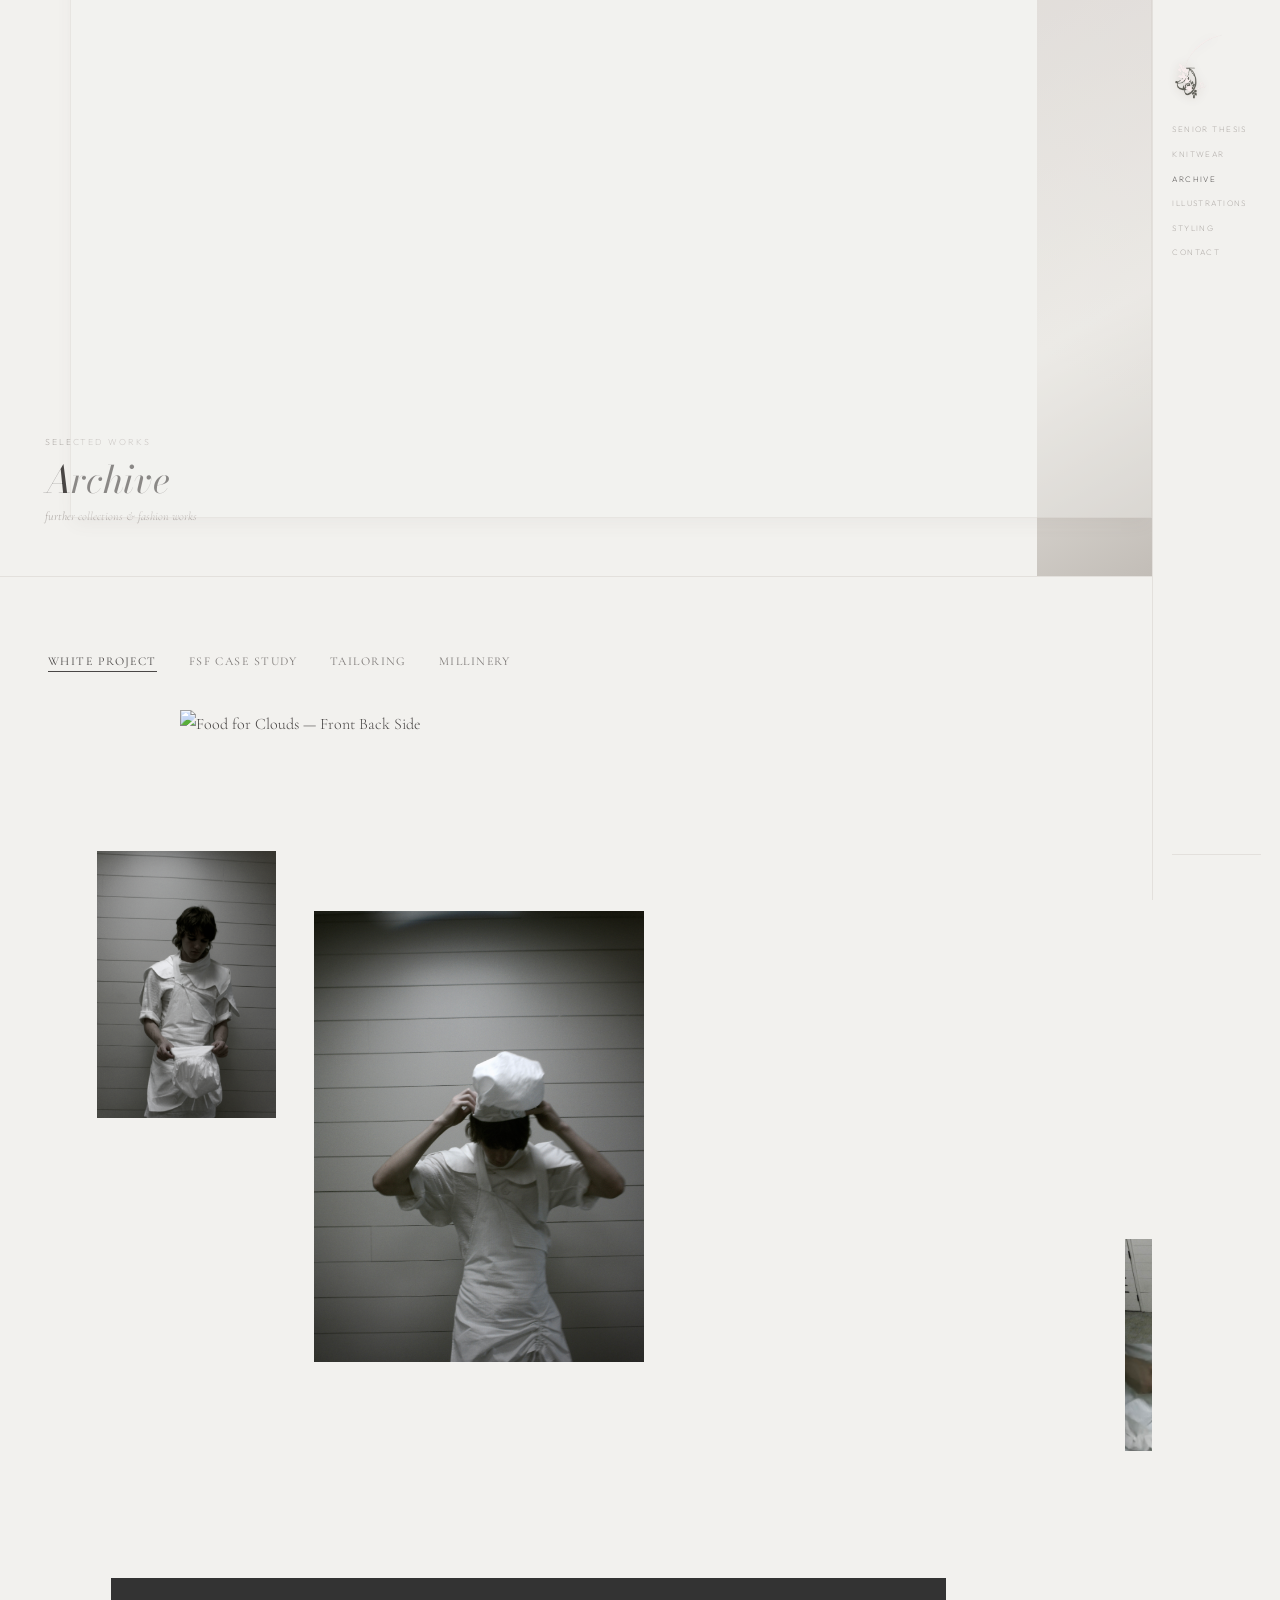
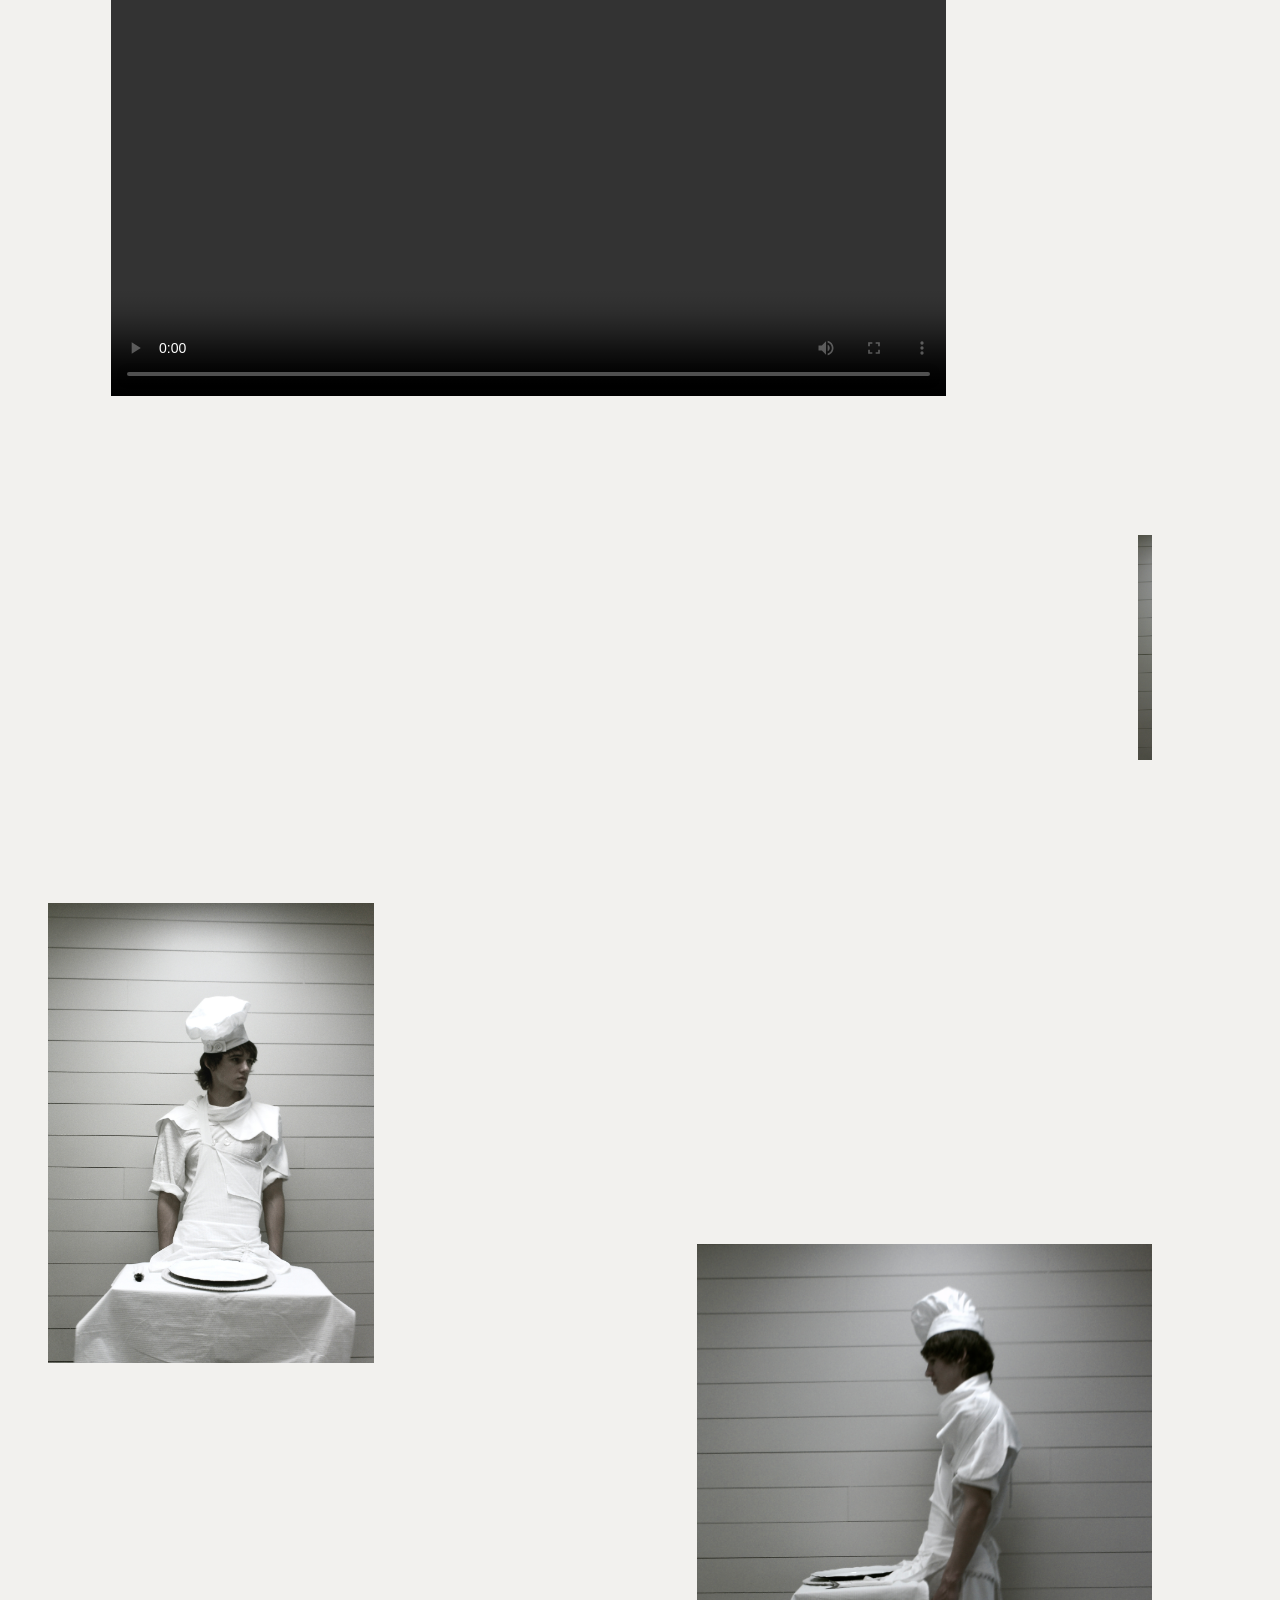
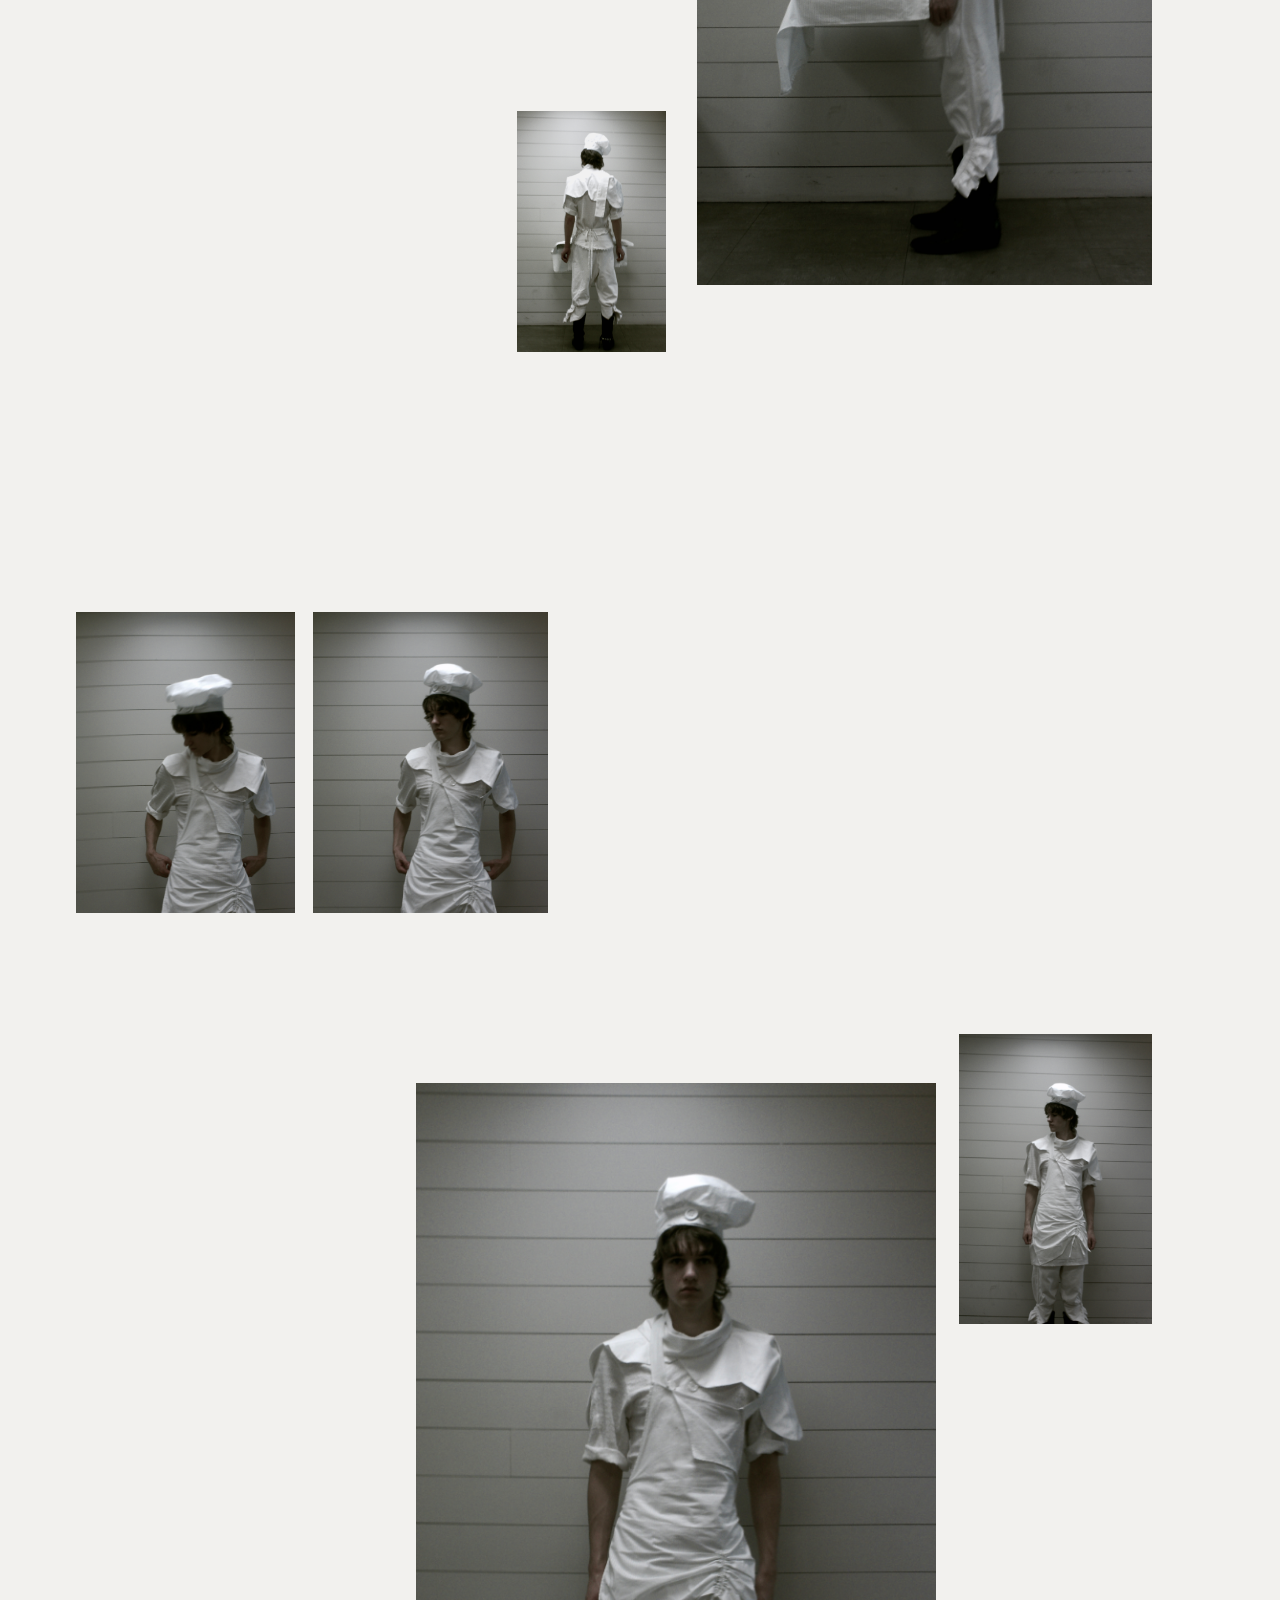
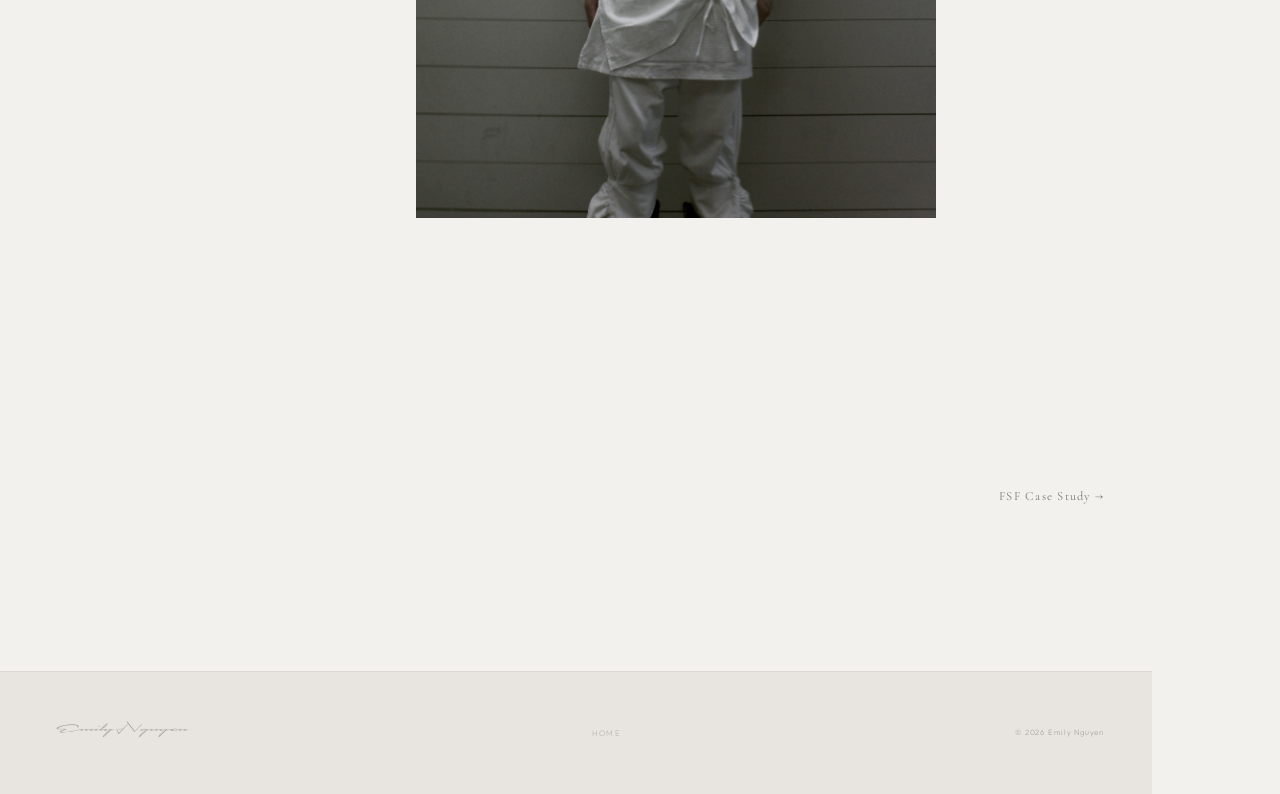
==== commit b927ccae: "rename Other Works → Styling across all pages; remove jewelry & photography subtitle" ====
--- a/archive.html
+++ b/archive.html
@@ -415,10 +415,13 @@
       padding: 4rem 0;
     }
     .tw-section-header { display: flex; align-items: baseline; gap: 2rem; }
-    .tw-img-block { margin-top: 2rem; max-width: 620px; }
+    .tw-img-block { margin-top: 2rem; max-width: 834px; margin-left: auto; margin-right: auto; }
     .tw-img-block img { width: 100%; height: auto; display: block; }
     .tw-img-block + .tw-img-block { margin-top: 2rem; }
     .g-item img { width: 100%; height: auto; display: block; }
+    .mil-grid { display: grid; grid-template-columns: 1fr 1fr; gap: 1rem; max-width: 834px; margin: 2rem auto 0; }
+    .mil-item img { width: 100%; height: 100%; display: block; object-fit: cover; aspect-ratio: 1 / 1; }
+    .mil-grid + .mil-grid { margin-top: 1rem; }
     .tw-section-header .eyebrow { flex-shrink: 0; }
     .tw-section-header h2 {
       font-family: 'Bodoni Moda', serif;
@@ -501,7 +504,7 @@
         <li><a href="knitwear.html">Knitwear</a></li>
         <li><a href="archive.html" class="active">Archive</a></li>
         <li><a href="illustrations.html">Illustrations</a></li>
-        <li><a href="other-works.html">Other Works</a></li>
+        <li><a href="other-works.html">Styling</a></li>
         <li><a href="contact.html">Contact</a></li>
       </ul>
     </nav>
@@ -770,11 +773,11 @@
           <div class="tw-section-header">
             <span class="eyebrow">i</span>
           </div>
-          <div class="gallery-grid cols-2" style="margin-top:2rem">
-            <div class="g-item"><img src="millenery/3374FD73-B720-4D10-A99B-F0B3B341F1AA.jpg" alt="Herringbone cap — front" /></div>
-            <div class="g-item"><img src="millenery/90F215AD-9C7D-4781-826A-1543AE62FAFA.jpg" alt="Herringbone cap — side" /></div>
-            <div class="g-item"><img src="millenery/BAE5C9B3-E03F-4286-B5BC-B835B1624925.jpg" alt="Herringbone cap — top" /></div>
-            <div class="g-item"><img src="millenery/7850E055-8FB2-401A-BE77-2687F50ACD1B.jpg" alt="Sculptural herringbone hat" /></div>
+          <div class="mil-grid">
+            <div class="mil-item"><img src="millenery/3374FD73-B720-4D10-A99B-F0B3B341F1AA.jpg" alt="Herringbone cap — front" /></div>
+            <div class="mil-item"><img src="millenery/90F215AD-9C7D-4781-826A-1543AE62FAFA.jpg" alt="Herringbone cap — side" /></div>
+            <div class="mil-item"><img src="millenery/BAE5C9B3-E03F-4286-B5BC-B835B1624925.jpg" alt="Herringbone cap — top" /></div>
+            <div class="mil-item"><img src="millenery/7850E055-8FB2-401A-BE77-2687F50ACD1B.jpg" alt="Sculptural herringbone hat" /></div>
           </div>
         </div>
 
@@ -782,9 +785,9 @@
           <div class="tw-section-header">
             <span class="eyebrow">ii</span>
           </div>
-          <div class="gallery-grid cols-2" style="margin-top:2rem">
-            <div class="g-item"><img src="millenery/IMG_2535.jpeg" alt="Plum cap with veil — side" /></div>
-            <div class="g-item"><img src="millenery/IMG_2548.jpeg" alt="Plum cap with veil — back" /></div>
+          <div class="mil-grid">
+            <div class="mil-item"><img src="millenery/IMG_2535.jpeg" alt="Plum cap with veil — side" /></div>
+            <div class="mil-item"><img src="millenery/IMG_2548.jpeg" alt="Plum cap with veil — back" /></div>
           </div>
         </div>
 
@@ -792,9 +795,9 @@
           <div class="tw-section-header">
             <span class="eyebrow">iii</span>
           </div>
-          <div class="gallery-grid cols-2" style="margin-top:2rem">
-            <div class="g-item"><img src="millenery/IMG_6880.jpeg" alt="Grey jersey bonnet — flat" /></div>
-            <div class="g-item"><img src="millenery/IMG_6916.jpeg" alt="Grey jersey bonnet — on form" /></div>
+          <div class="mil-grid">
+            <div class="mil-item"><img src="millenery/IMG_6880.jpeg" alt="Grey jersey bonnet — flat" /></div>
+            <div class="mil-item"><img src="millenery/IMG_6916.jpeg" alt="Grey jersey bonnet — on form" /></div>
           </div>
         </div>
 
@@ -1121,49 +1124,85 @@
   <script src="script.js"></script>
   <script src="editor.js"></script>
   <script>
-  /* ── TAILORING / MILLENERY SIZE EDIT ── */
+  /* ── TAILORING / MILLENERY LAYOUT EDIT ── */
   (function () {
     if (!window.location.search.includes('edit')) return;
     var s = document.createElement('style');
-    s.textContent = [
-      '.ir-bar{position:fixed;top:0;left:0;right:0;z-index:10000;height:38px;background:#fafaf8;border-bottom:1px solid #d8d7d4;display:flex;align-items:center;gap:1.5rem;padding:0 2rem;font-family:"Outfit",sans-serif;font-size:0.72rem;}',
-      '.ir-bar button{background:#1a1a18;color:#f2f1ee;border:none;padding:0.28rem 0.9rem;cursor:pointer;font-family:"Outfit",sans-serif;font-size:0.72rem;letter-spacing:0.08em;}',
-      '.ir-wrap{display:block;resize:horizontal;overflow:auto;min-width:80px;max-width:100%;border:1px dashed rgba(0,0,0,0.15);}',
-      '.ir-wrap img{display:block;width:100%;height:auto;pointer-events:none;}',
-      '#arPanel3.ir-active .gallery-grid{display:flex!important;flex-wrap:wrap;gap:0.7rem;}',
-      '#arPanel3.ir-active .g-item{flex:none;}'
-    ].join('');
+    s.textContent = '.ir-bar{position:fixed;top:0;left:0;right:0;z-index:10000;height:38px;background:#fafaf8;border-bottom:1px solid #d8d7d4;display:flex;align-items:center;gap:1.5rem;padding:0 2rem;font-family:"Outfit",sans-serif;font-size:0.72rem;}.ir-bar button{background:#1a1a18;color:#f2f1ee;border:none;padding:0.28rem 0.9rem;cursor:pointer;font-family:"Outfit",sans-serif;font-size:0.72rem;letter-spacing:0.08em;}.ir-canvas{position:relative;min-height:1400px;}.ir-item{position:absolute;cursor:move;user-select:none;outline:1px dashed rgba(0,0,0,0.18);}.ir-item img{display:block;width:100%;height:auto;pointer-events:none;}.ir-handle{position:absolute;right:0;bottom:0;width:16px;height:16px;background:#1a1a18;cursor:se-resize;z-index:2;}';
     document.head.appendChild(s);
     var bar = document.createElement('div');
     bar.className = 'ir-bar';
-    bar.innerHTML = '<span style="color:#aaa;text-transform:uppercase;letter-spacing:0.12em">size edit</span><button id="irCopy">Copy Sizes</button>';
+    bar.innerHTML = '<span style="color:#aaa;text-transform:uppercase;letter-spacing:0.12em">layout edit</span><button id="irCopy">Copy Layout</button>';
     document.body.prepend(bar);
     document.body.style.paddingTop = '38px';
-    function wrapImgs(panelId, defaultW) {
+    function makeDraggable(el) {
+      el.addEventListener('mousedown', function (e) {
+        if (e.target.classList.contains('ir-handle')) return;
+        e.preventDefault();
+        var ox = e.clientX - el.offsetLeft, oy = e.clientY - el.offsetTop;
+        function onMove(e) { el.style.left = Math.max(0, e.clientX - ox) + 'px'; el.style.top = Math.max(0, e.clientY - oy) + 'px'; }
+        function onUp() { document.removeEventListener('mousemove', onMove); document.removeEventListener('mouseup', onUp); }
+        document.addEventListener('mousemove', onMove);
+        document.addEventListener('mouseup', onUp);
+      });
+    }
+    function makeResizable(el) {
+      var h = document.createElement('div');
+      h.className = 'ir-handle';
+      el.appendChild(h);
+      h.addEventListener('mousedown', function (e) {
+        e.preventDefault(); e.stopPropagation();
+        var sx = e.clientX, sw = el.offsetWidth;
+        function onMove(e) { el.style.width = Math.max(60, sw + e.clientX - sx) + 'px'; }
+        function onUp() { document.removeEventListener('mousemove', onMove); document.removeEventListener('mouseup', onUp); }
+        document.addEventListener('mousemove', onMove);
+        document.addEventListener('mouseup', onUp);
+      });
+    }
+    function buildCanvas(panelId, initW) {
       var panel = document.getElementById(panelId);
       if (!panel) return;
-      panel.classList.add('ir-active');
-      panel.querySelectorAll('.tw-img-block img, .g-item img').forEach(function (img) {
-        if (img.parentNode.classList.contains('ir-wrap')) return;
-        var w = document.createElement('div');
-        w.className = 'ir-wrap';
-        w.style.width = defaultW + 'px';
-        img.parentNode.insertBefore(w, img);
-        w.appendChild(img);
+      var srcs = Array.from(panel.querySelectorAll('img')).map(function (i) { return i.getAttribute('src'); });
+      var nav = panel.querySelector('.ar-nav-row');
+      panel.innerHTML = '';
+      if (nav) panel.appendChild(nav);
+      var canvas = document.createElement('div');
+      canvas.className = 'ir-canvas';
+      canvas.dataset.panel = panelId;
+      panel.insertBefore(canvas, nav || null);
+      var y = 10;
+      srcs.forEach(function (src) {
+        var el = document.createElement('div');
+        el.className = 'ir-item';
+        el.style.cssText = 'left:10px;top:' + y + 'px;width:' + initW + 'px;';
+        el.dataset.src = src;
+        var img = document.createElement('img');
+        img.src = src;
+        img.onload = function () {
+          var b = el.offsetTop + el.offsetHeight + 80;
+          if (b > parseInt(canvas.style.minHeight || 1400)) canvas.style.minHeight = b + 'px';
+        };
+        el.appendChild(img);
+        canvas.appendChild(el);
+        makeDraggable(el);
+        makeResizable(el);
+        y += 420;
       });
     }
-    wrapImgs('arPanel2', 620);
-    wrapImgs('arPanel3', 300);
+    buildCanvas('arPanel2', 500);
+    buildCanvas('arPanel3', 280);
     document.getElementById('irCopy').addEventListener('click', function () {
-      var out = [];
-      document.querySelectorAll('#arPanel2 .ir-wrap, #arPanel3 .ir-wrap').forEach(function (w) {
-        var img = w.querySelector('img');
-        out.push({ src: img.getAttribute('src').split('/').pop(), width: w.offsetWidth });
+      var out = {};
+      ['arPanel2', 'arPanel3'].forEach(function (pid) {
+        var canvas = document.querySelector('.ir-canvas[data-panel="' + pid + '"]');
+        if (!canvas) return;
+        out[pid === 'arPanel2' ? 'tailoring' : 'millenery'] = Array.from(canvas.querySelectorAll('.ir-item')).map(function (el) {
+          return { src: el.dataset.src, x: Math.round(parseFloat(el.style.left)), y: Math.round(parseFloat(el.style.top)), w: el.offsetWidth };
+        });
       });
       navigator.clipboard.writeText(JSON.stringify(out, null, 2));
       this.textContent = 'Copied!';
-      var btn = this;
-      setTimeout(function () { btn.textContent = 'Copy Sizes'; }, 2000);
+      var btn = this; setTimeout(function () { btn.textContent = 'Copy Layout'; }, 2000);
     });
   })();
   </script>
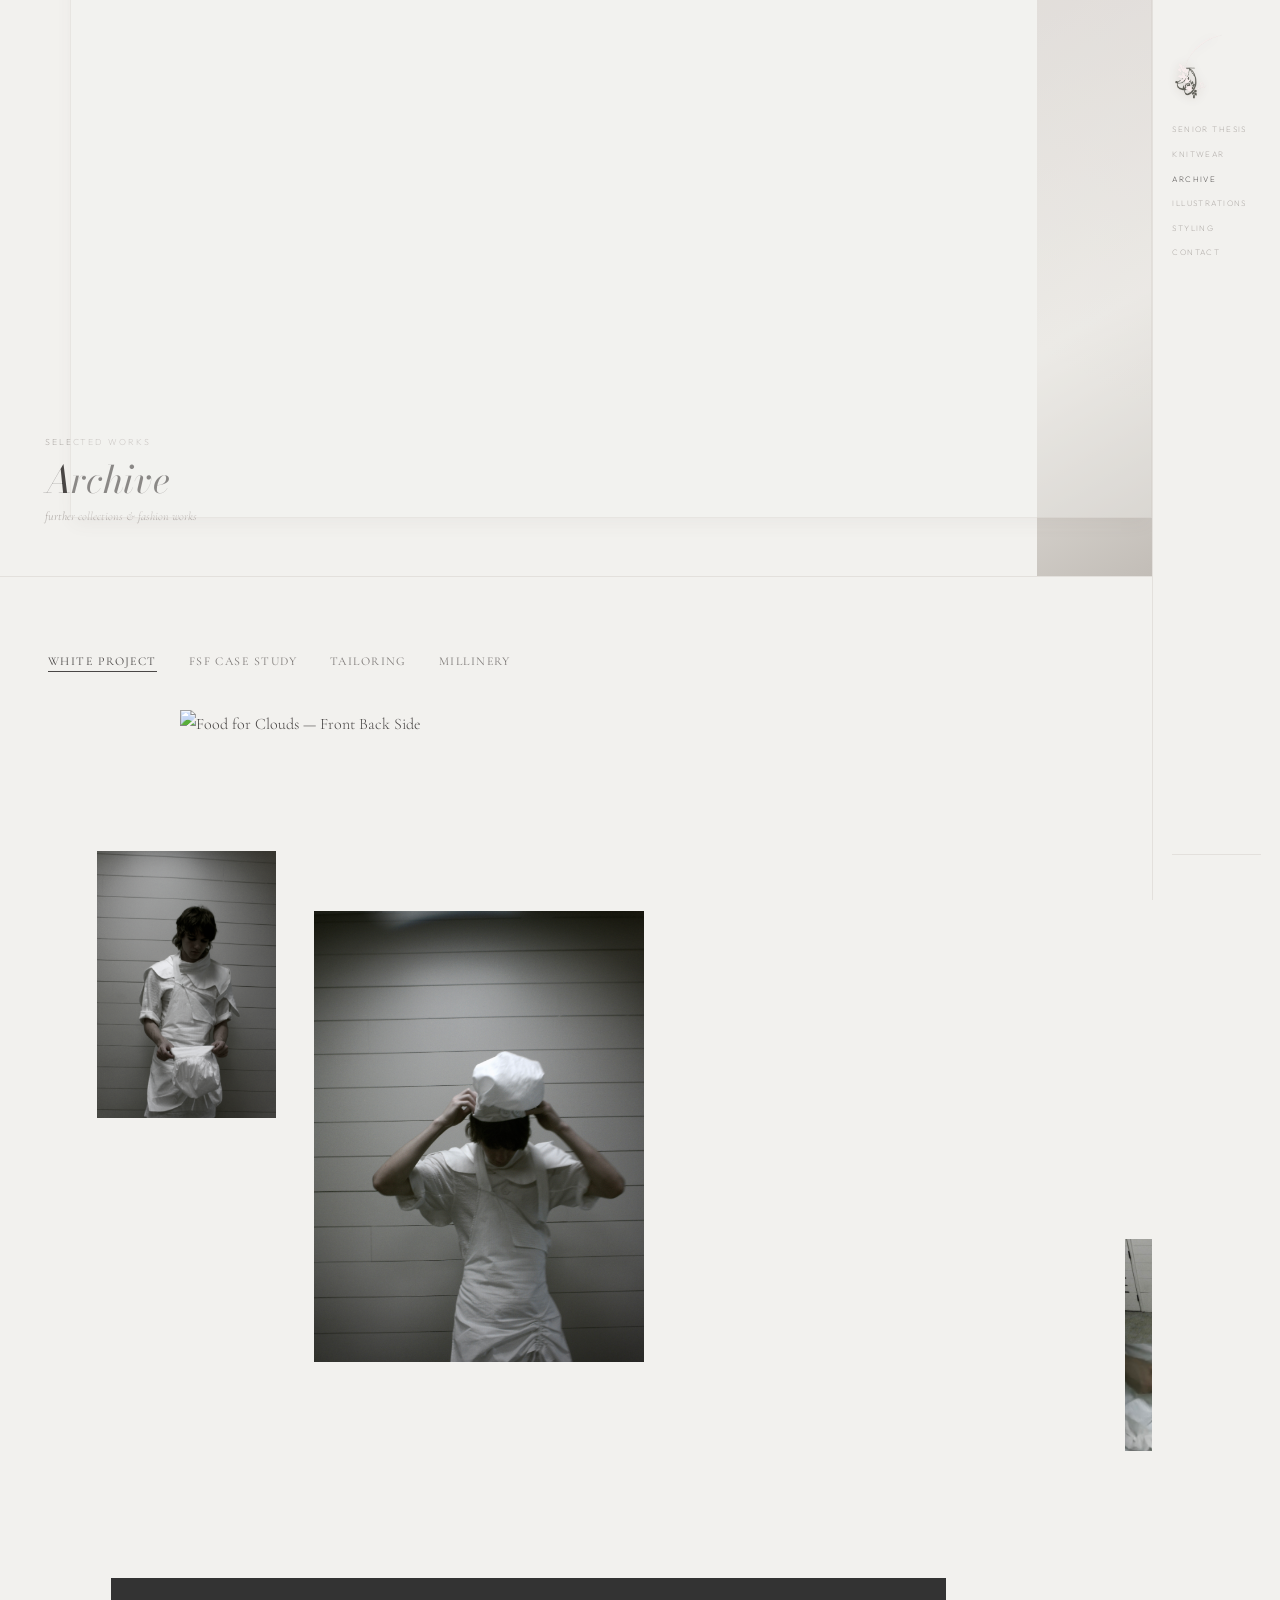
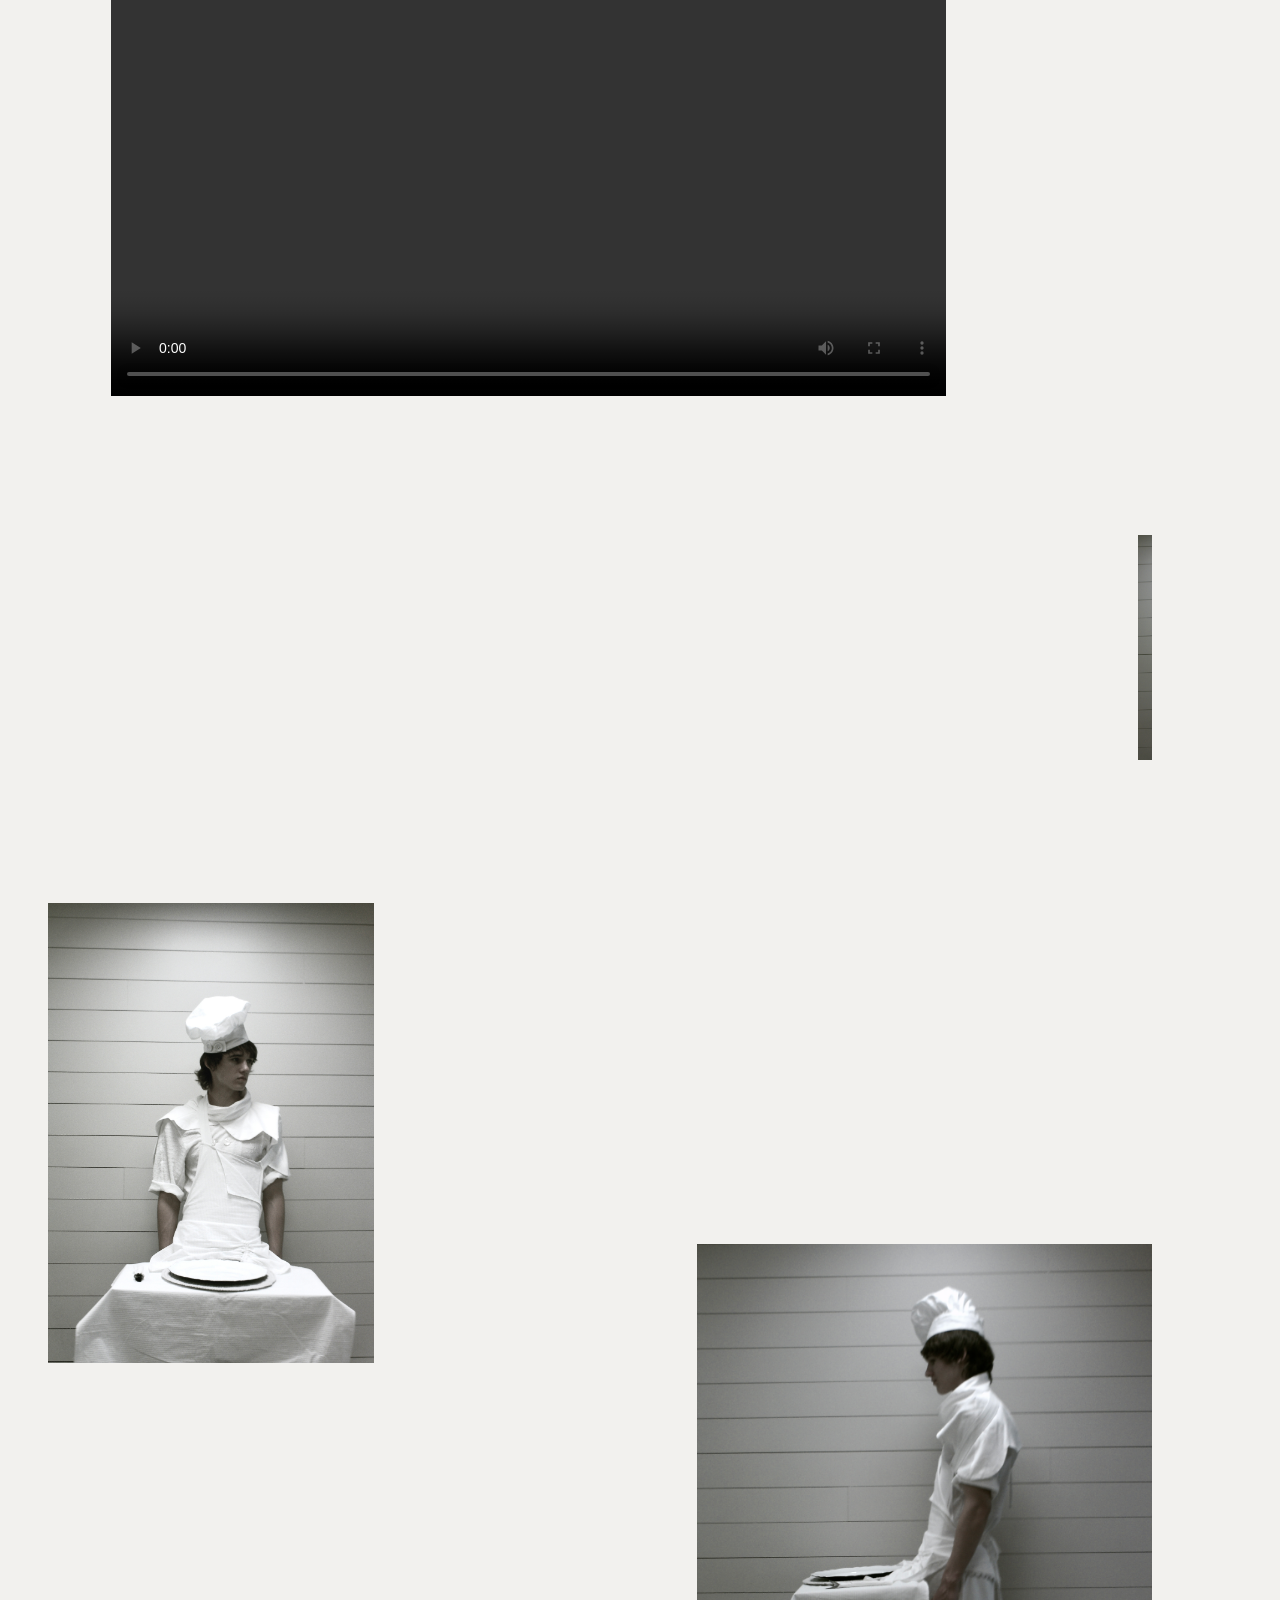
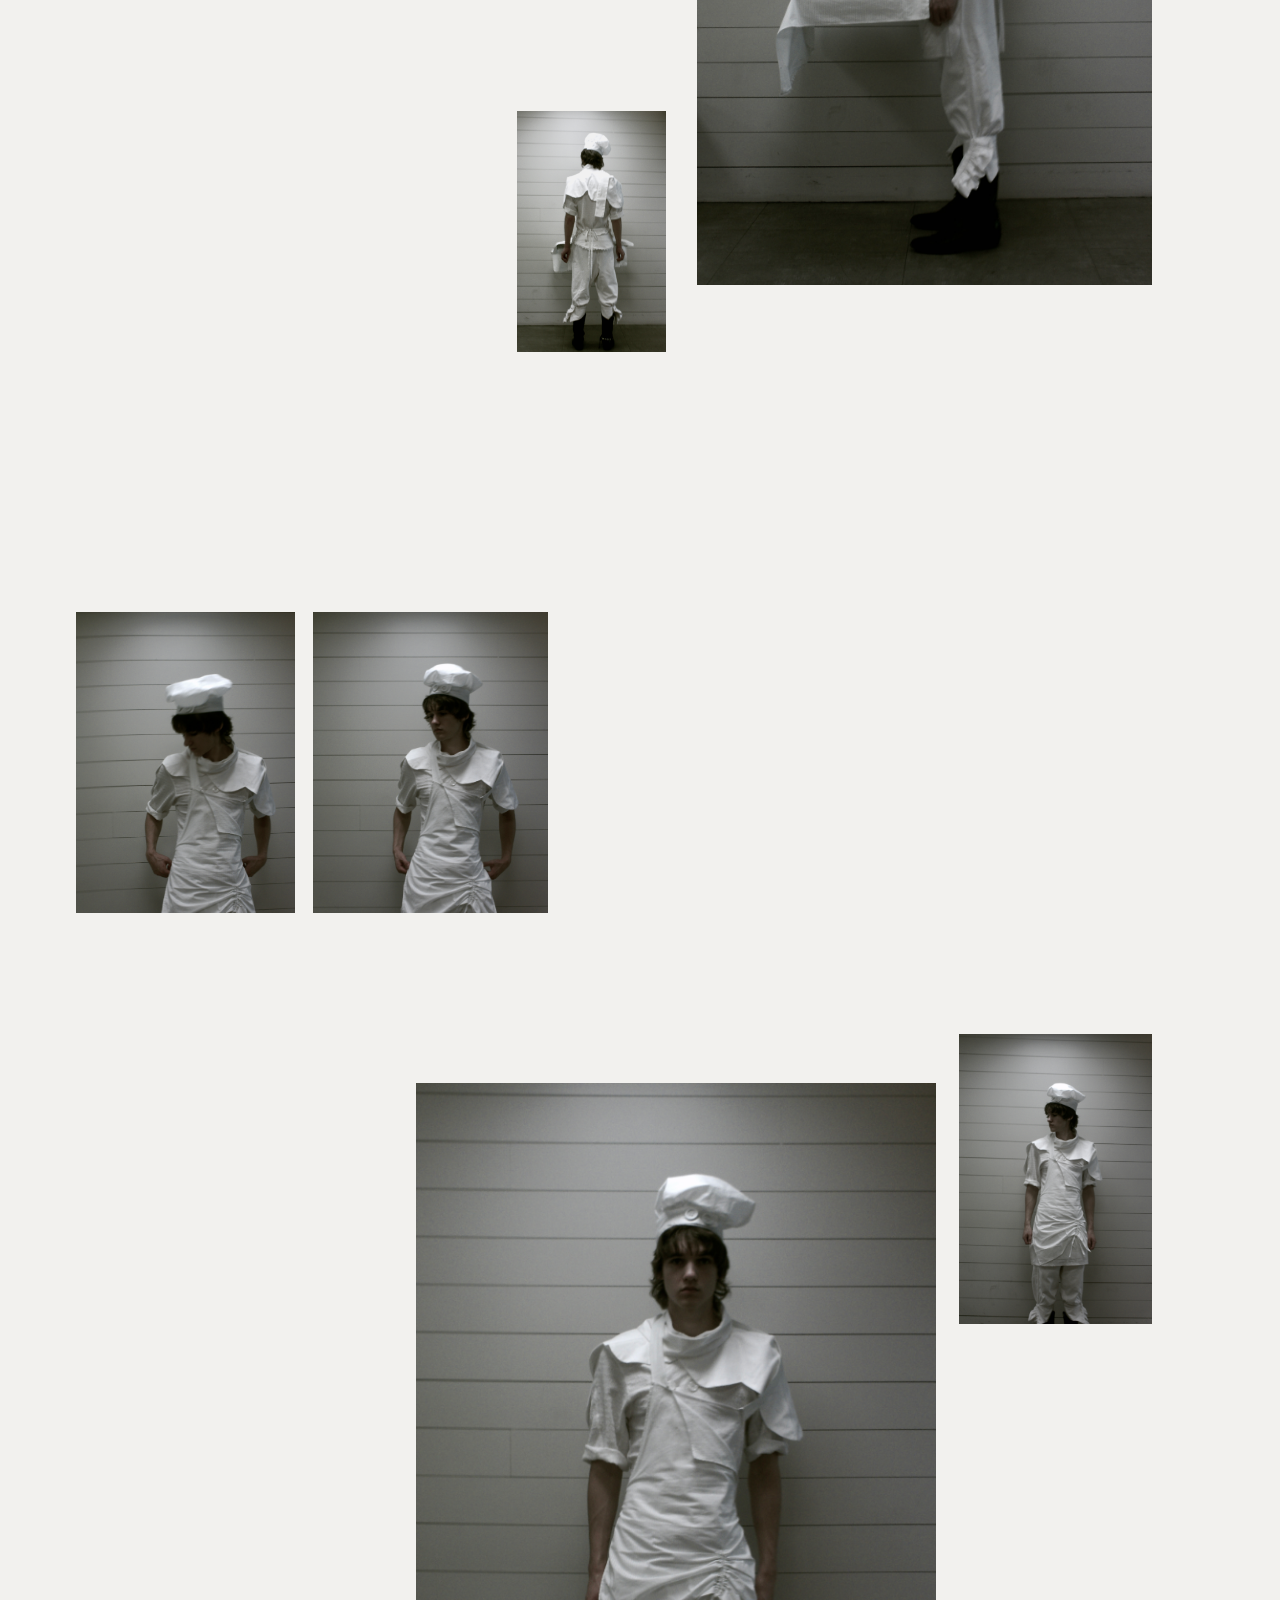
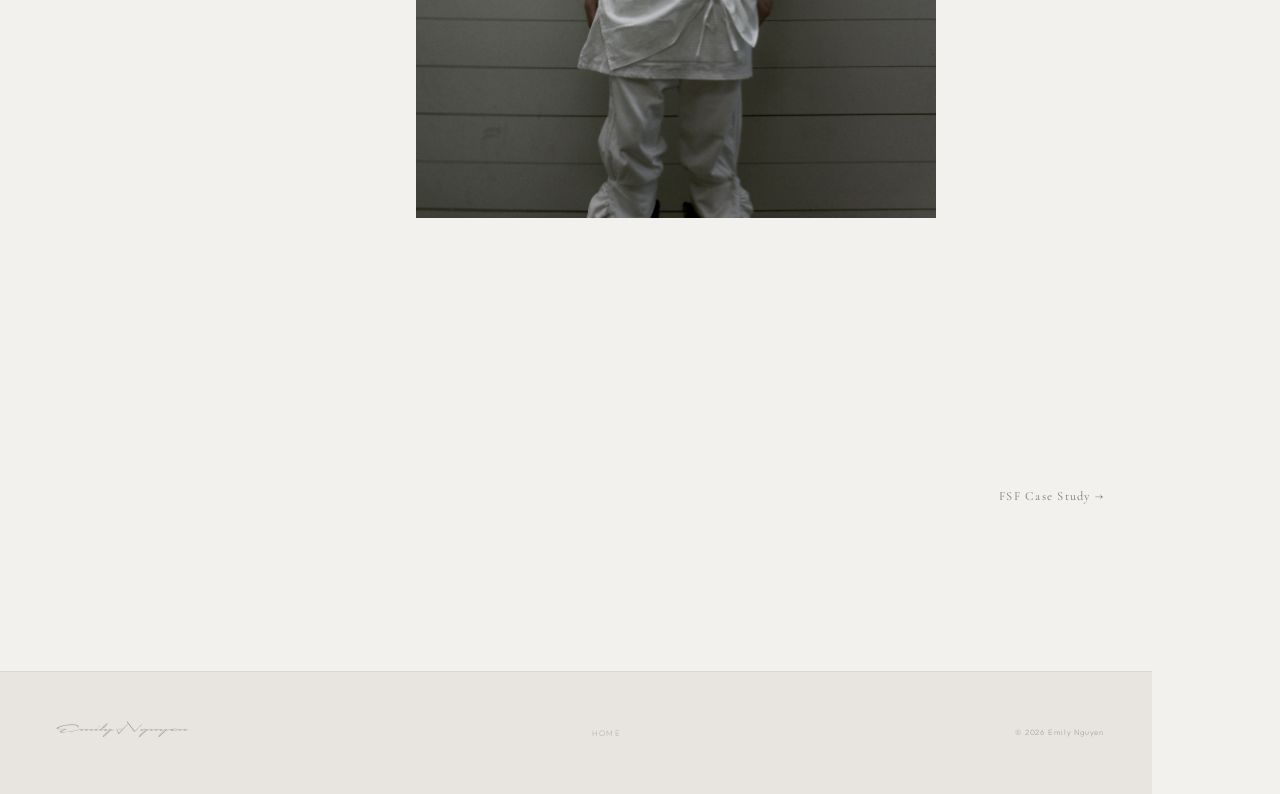
==== commit 9106ffa3: "add back-to-top button to all pages; homepage now scrolls into senior thesis - Add #backTop button (" ====
--- a/archive.html
+++ b/archive.html
@@ -1206,5 +1206,17 @@
     });
   })();
   </script>
+  <button id="backTop" aria-label="Back to top" onclick="window.scrollTo({top:0,behavior:'smooth'})">↑</button>
+  <style>
+    #backTop { position: fixed; bottom: 5rem; right: 2rem; z-index: 500; width: 2.6rem; height: 2.6rem; border-radius: 50%; border: 1px solid var(--border); background: rgba(242,241,238,0.85); backdrop-filter: blur(6px); color: var(--text-mid); font-size: 1rem; cursor: pointer; display: flex; align-items: center; justify-content: center; line-height: 1; opacity: 0; pointer-events: none; transition: opacity 0.3s, color 0.2s; }
+    #backTop.visible { opacity: 1; pointer-events: all; }
+    #backTop:hover { color: var(--text-dark); }
+  </style>
+  <script>
+  (function () {
+    var btn = document.getElementById('backTop');
+    window.addEventListener('scroll', function () { btn.classList.toggle('visible', window.scrollY > 300); }, { passive: true });
+  })();
+  </script>
 </body>
 </html>
